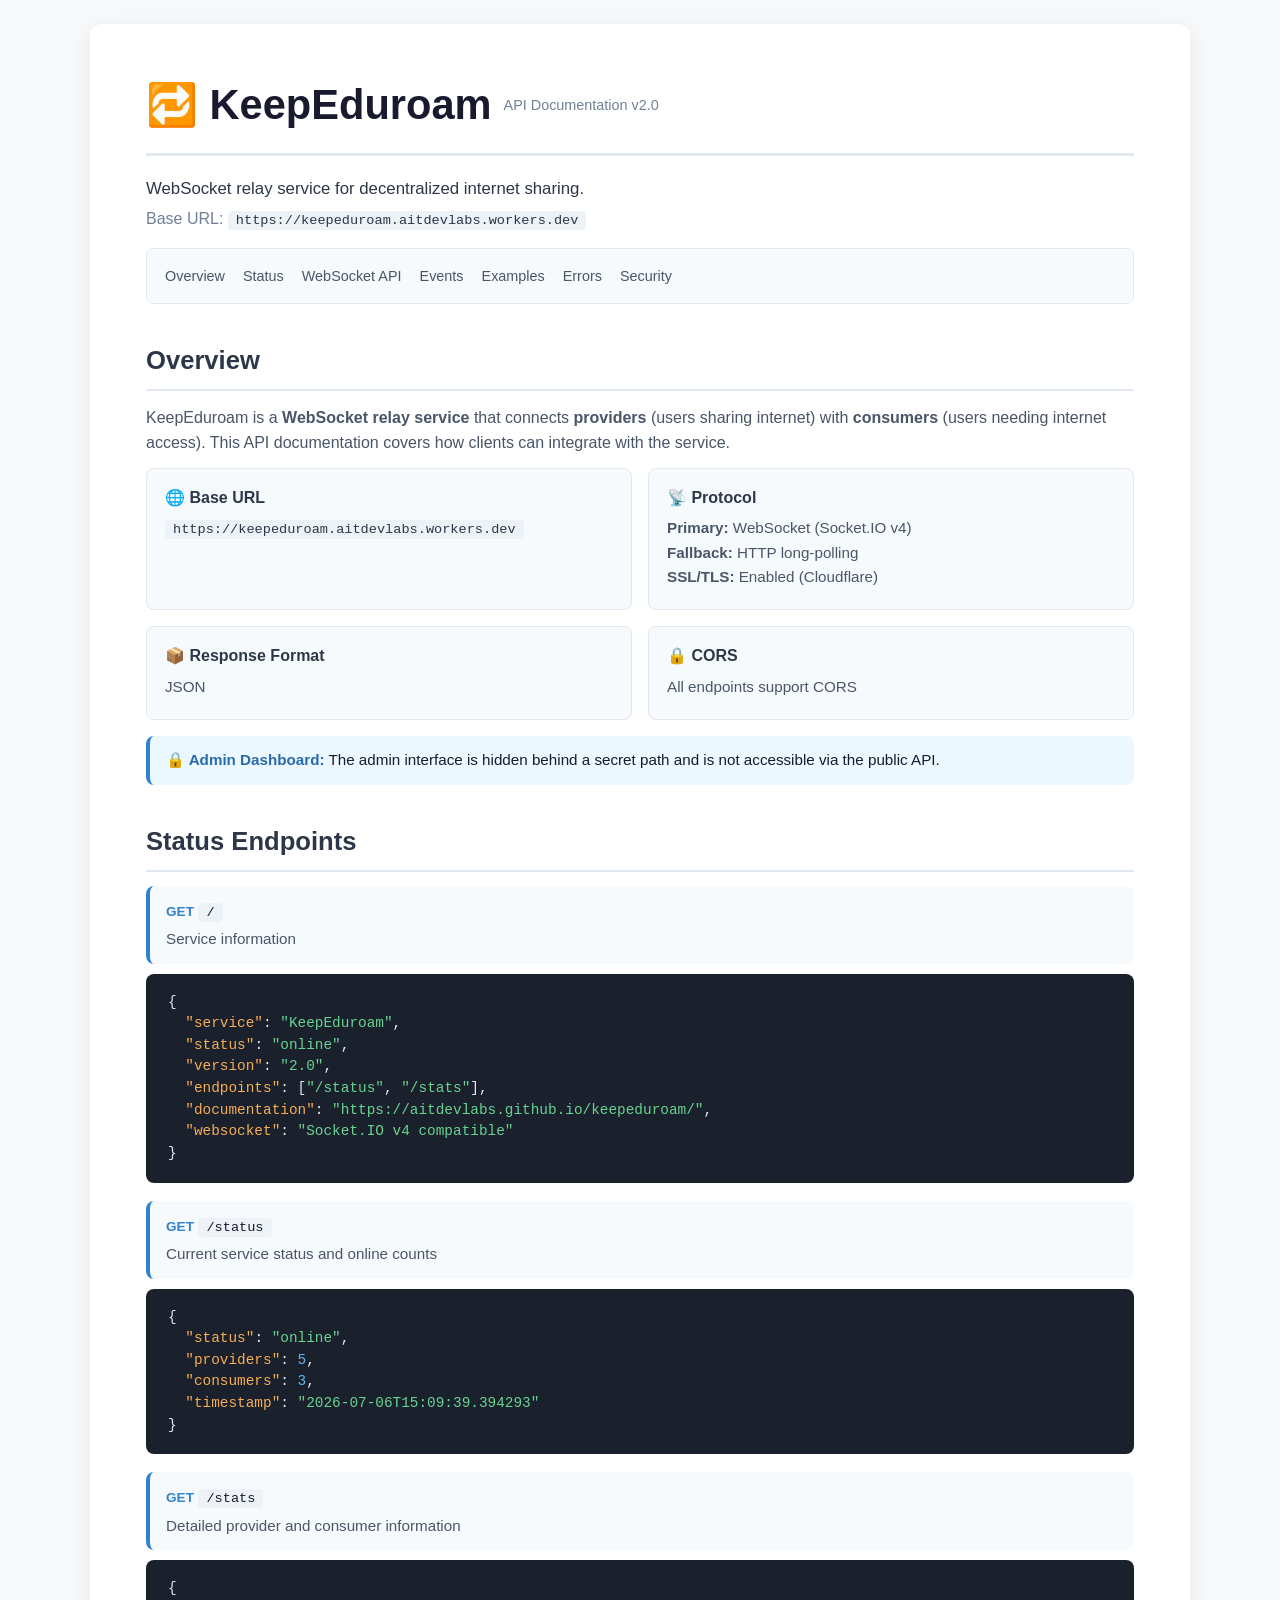
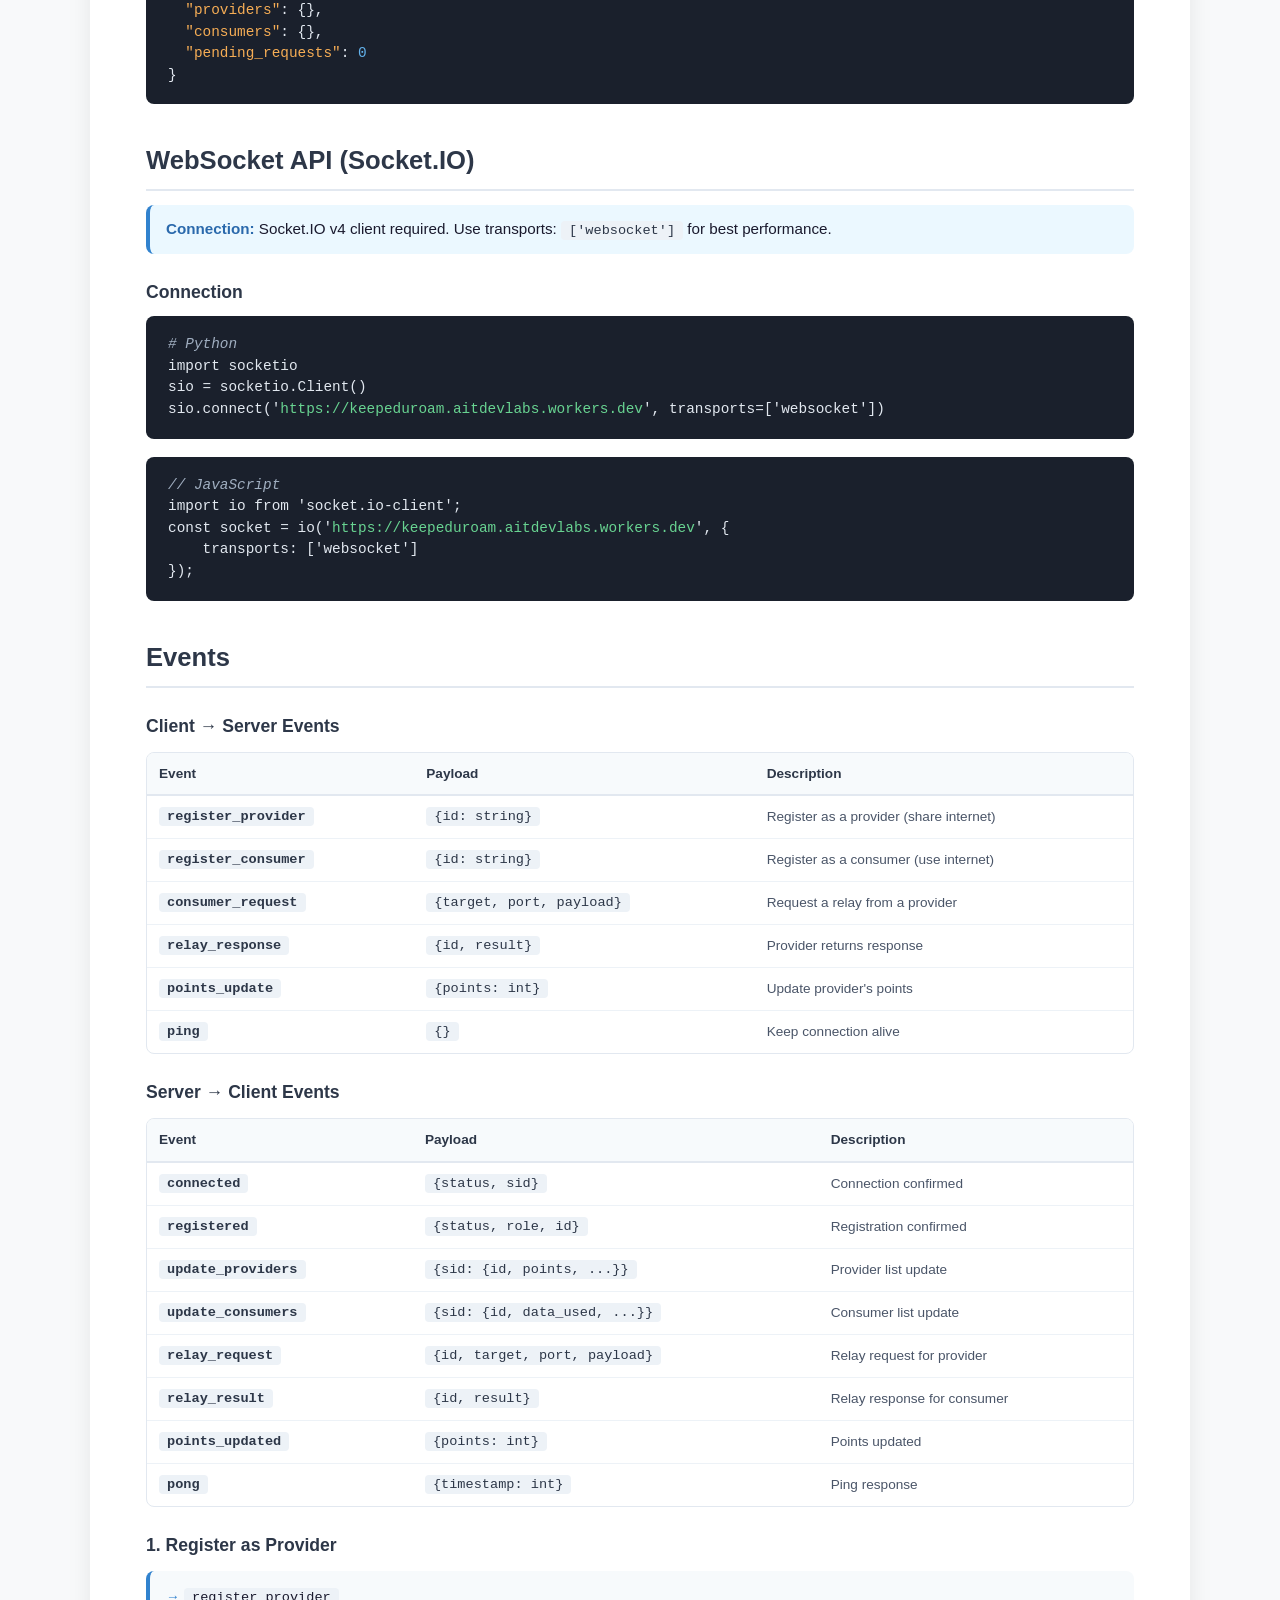
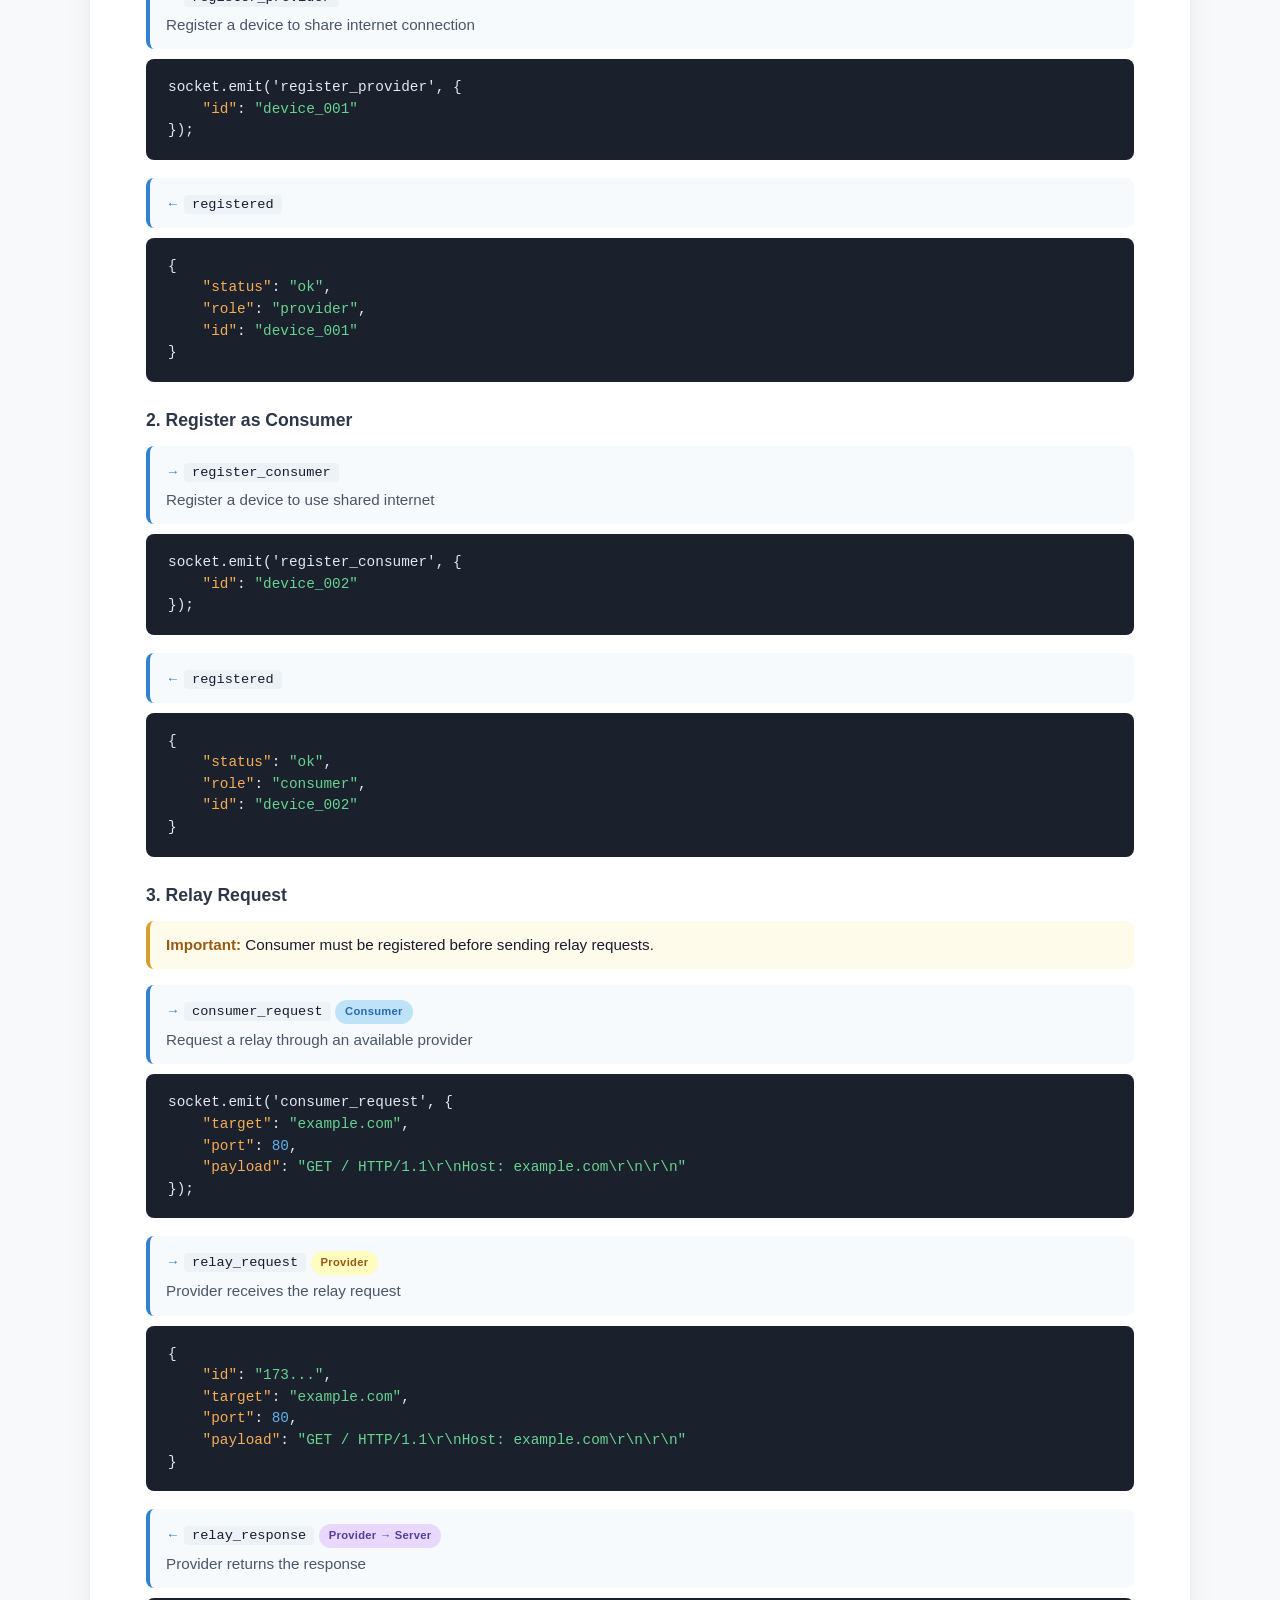
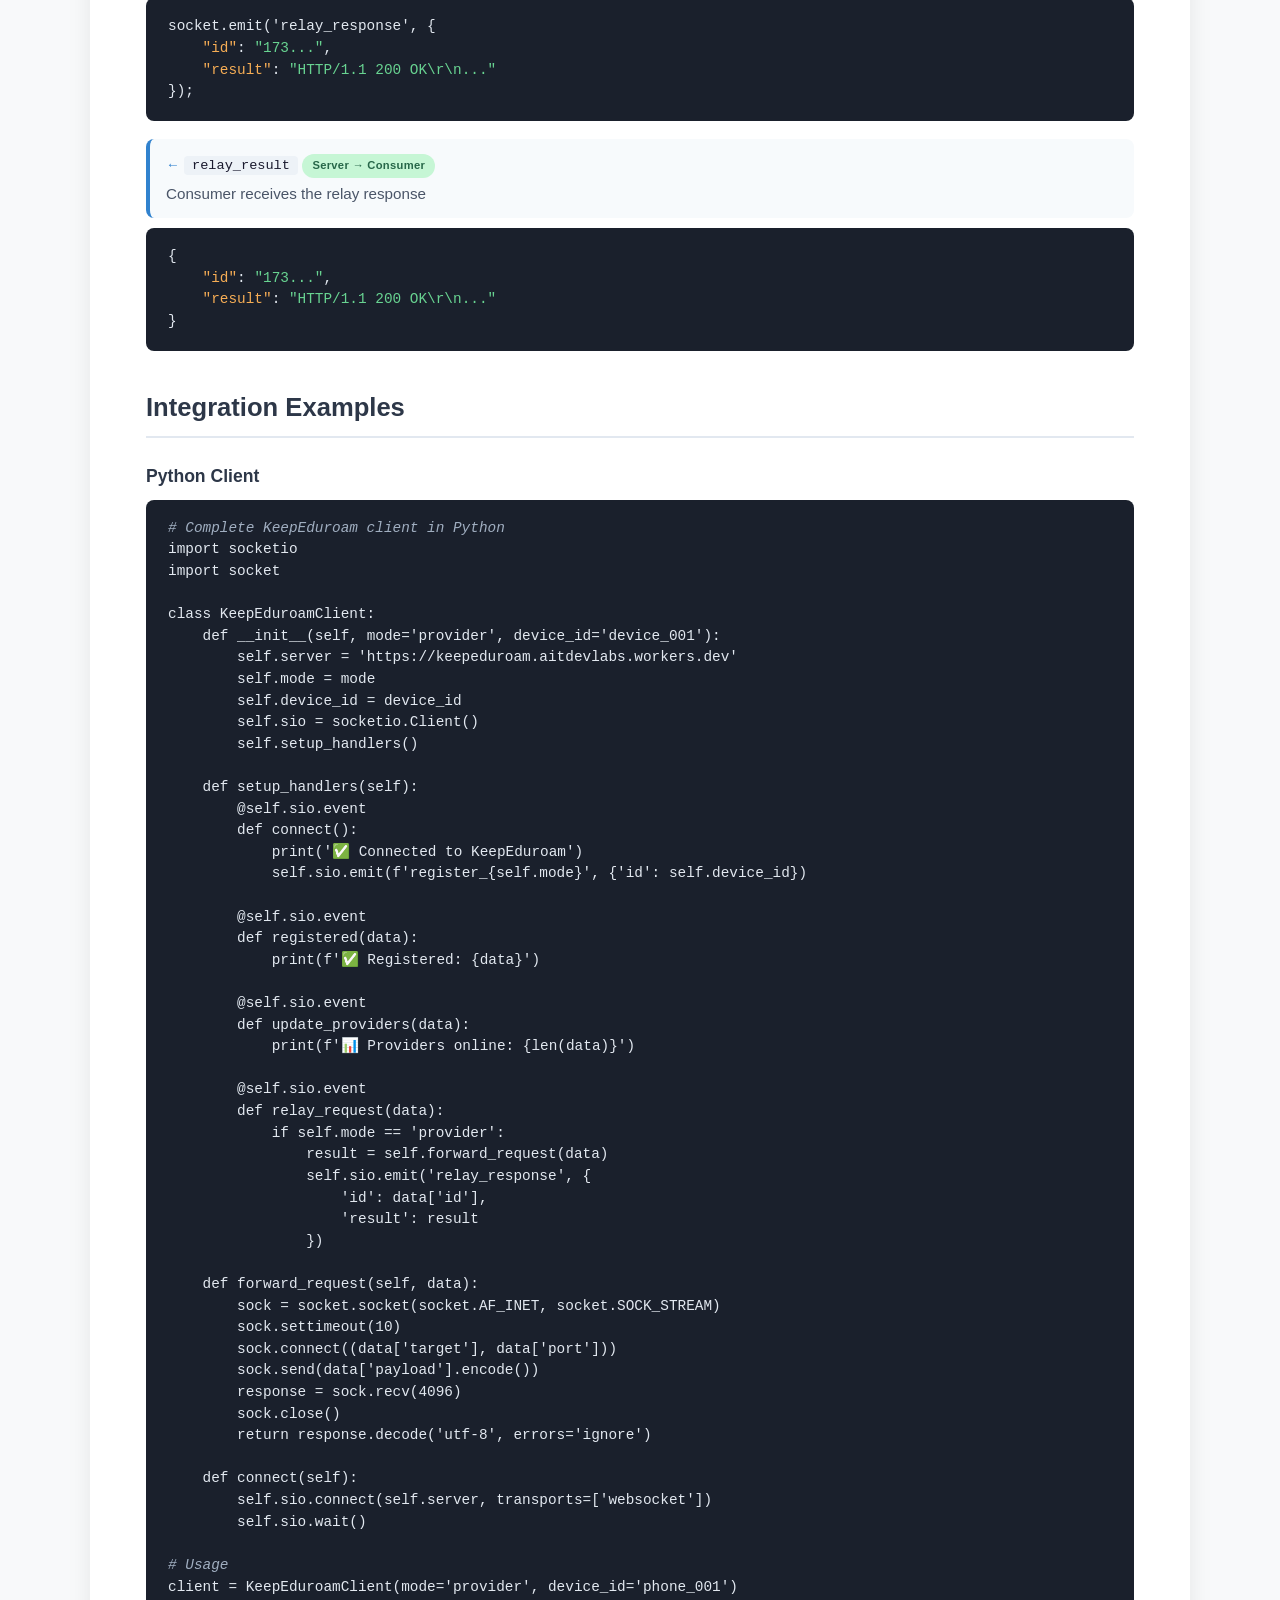
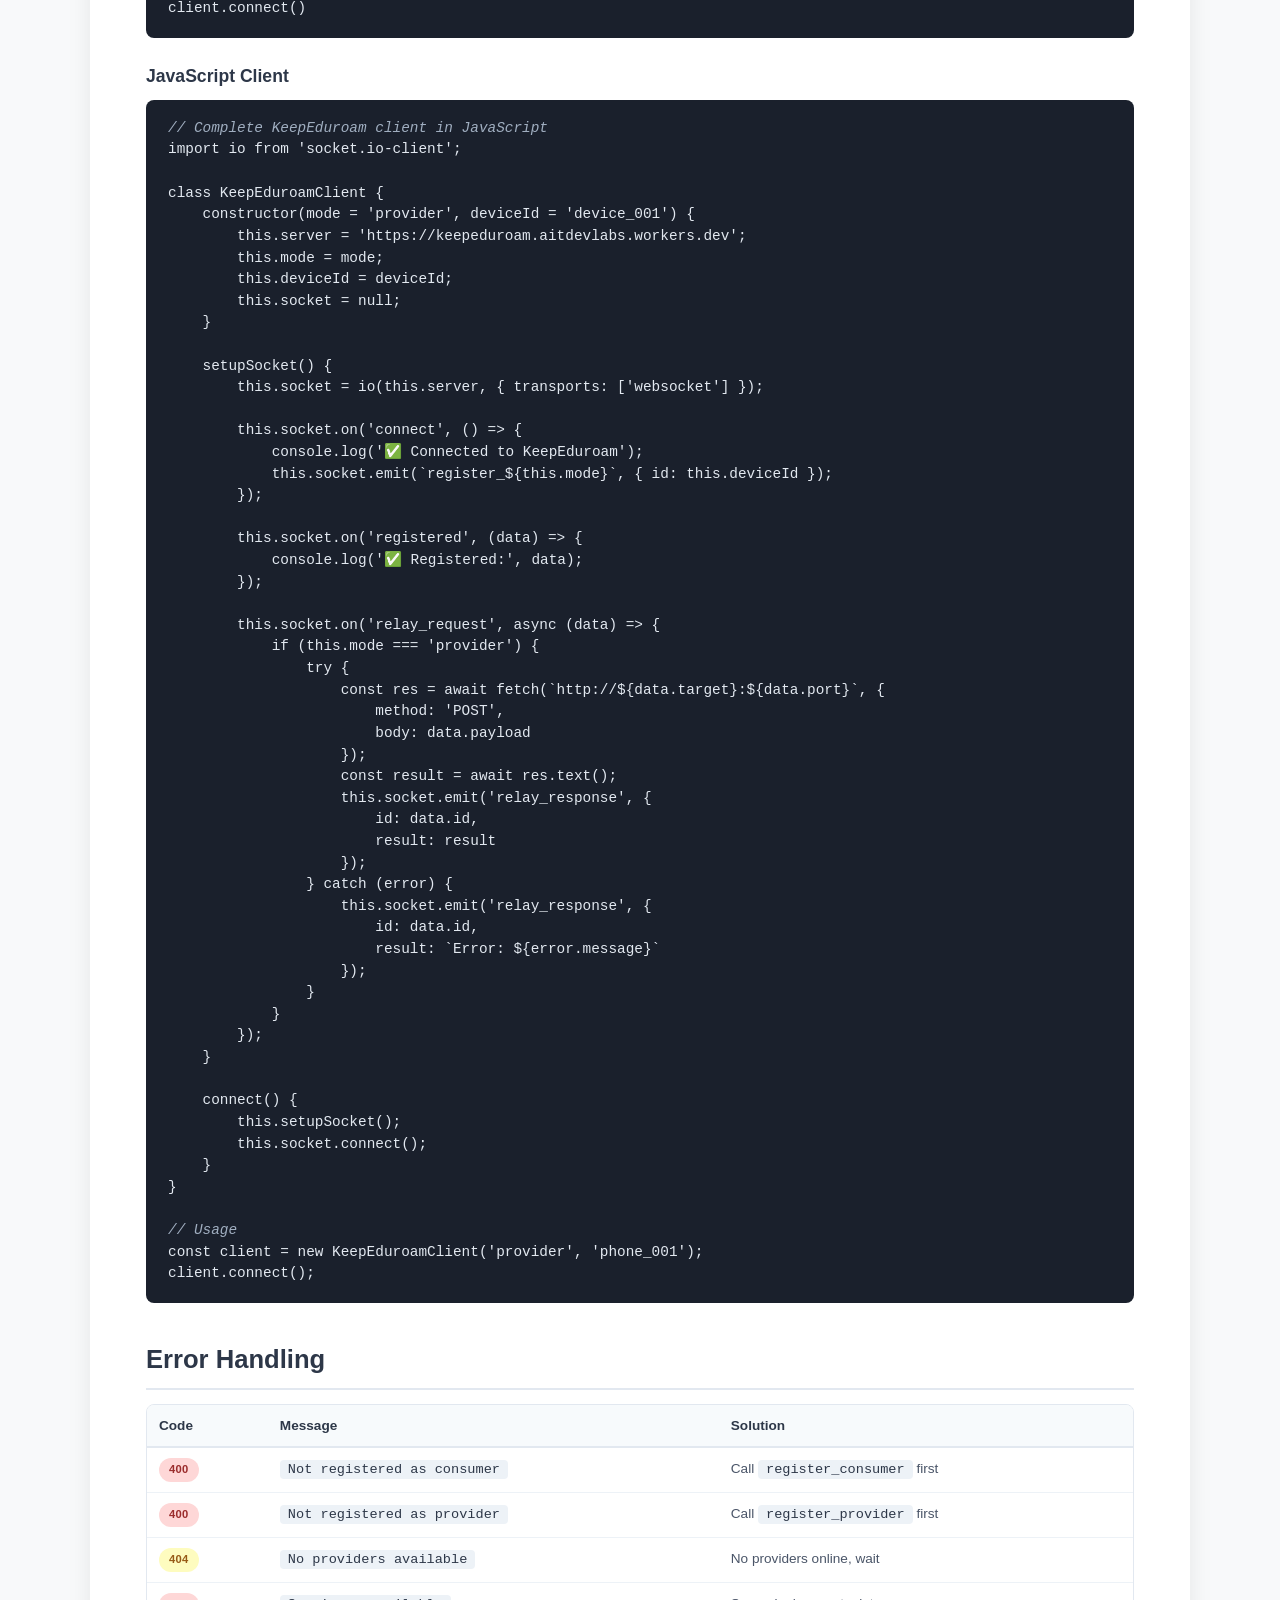
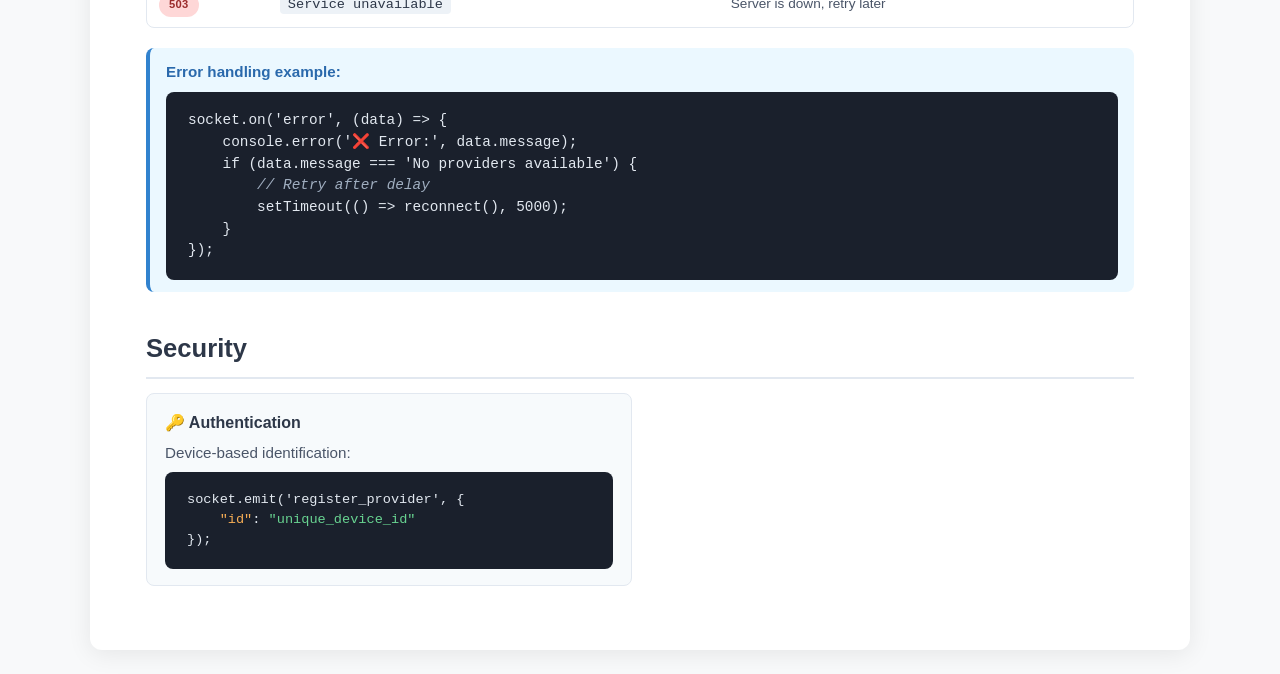
==== api-documentation.html @ 978054e0 "Add files via upload" ====
<!DOCTYPE html>
<html lang="en">
<head>
    <meta charset="UTF-8">
    <meta name="viewport" content="width=device-width, initial-scale=1.0">
    <title>KeepEduroam API Documentation</title>
    <style>
        /* ============================================================
               CSS VARIABLES & RESET
               ============================================================ */
        :root {
            --primary: #1a1a2e;
            --primary-light: #2d3748;
            --secondary: #3182ce;
            --secondary-hover: #2b6cb0;
            --bg: #f8f9fa;
            --card-bg: #ffffff;
            --border: #e2e8f0;
            --text: #4a5568;
            --text-light: #718096;
            --text-white: #ffffff;
            --shadow: 0 4px 24px rgba(0, 0, 0, 0.08);
            --radius: 12px;
            --radius-sm: 8px;
            --font: -apple-system, BlinkMacSystemFont, 'Segoe UI', Roboto, Oxygen, Ubuntu, sans-serif;
            --mono: 'Courier New', monospace;
            --max-width: 1100px;
            --header-height: 60px;
        }

        * {
            margin: 0;
            padding: 0;
            box-sizing: border-box;
        }

        html {
            scroll-behavior: smooth;
        }

        body {
            font-family: var(--font);
            background: var(--bg);
            color: var(--primary);
            line-height: 1.6;
            padding: 16px;
            min-height: 100vh;
        }

        /* ============================================================
               CONTAINER
               ============================================================ */
        .container {
            max-width: var(--max-width);
            margin: 0 auto;
            background: var(--card-bg);
            border-radius: var(--radius);
            box-shadow: var(--shadow);
            padding: 32px 24px;
        }

        @media (min-width: 768px) {
            body {
                padding: 24px 32px;
            }
            .container {
                padding: 40px 48px;
            }
        }

        @media (min-width: 1024px) {
            .container {
                padding: 48px 56px;
            }
        }

        /* ============================================================
               TYPOGRAPHY
               ============================================================ */
        h1 {
            font-size: 1.8rem;
            font-weight: 700;
            color: var(--primary);
            border-bottom: 3px solid var(--border);
            padding-bottom: 14px;
            margin-bottom: 20px;
            display: flex;
            flex-wrap: wrap;
            align-items: center;
            gap: 8px 12px;
        }
        h1 small {
            font-size: 0.9rem;
            font-weight: 400;
            color: var(--text-light);
        }

        h2 {
            font-size: 1.4rem;
            font-weight: 600;
            color: var(--primary-light);
            margin-top: 36px;
            margin-bottom: 14px;
            padding-bottom: 8px;
            border-bottom: 2px solid var(--border);
        }

        h3 {
            font-size: 1.1rem;
            font-weight: 600;
            color: var(--primary-light);
            margin-top: 24px;
            margin-bottom: 10px;
        }

        h4 {
            font-size: 1rem;
            font-weight: 600;
            color: var(--text);
            margin-top: 18px;
            margin-bottom: 6px;
        }

        p {
            margin-bottom: 12px;
            color: var(--text);
        }

        a {
            color: var(--secondary);
            text-decoration: none;
            transition: color 0.2s;
        }
        a:hover {
            color: var(--secondary-hover);
            text-decoration: underline;
        }

        code {
            background: #edf2f7;
            padding: 2px 8px;
            border-radius: 4px;
            font-family: var(--mono);
            font-size: 0.85rem;
            color: var(--primary-light);
            word-break: break-all;
        }

        pre {
            background: #1a202c;
            color: #e2e8f0;
            padding: 14px 16px;
            border-radius: var(--radius-sm);
            overflow-x: auto;
            font-size: 0.82rem;
            font-family: var(--mono);
            margin: 10px 0 18px 0;
            line-height: 1.5;
            white-space: pre-wrap;
            word-break: break-word;
        }
        pre code {
            background: transparent;
            padding: 0;
            color: inherit;
            font-size: inherit;
        }

        @media (min-width: 600px) {
            h1 {
                font-size: 2.2rem;
            }
            h2 {
                font-size: 1.6rem;
            }
            pre {
                font-size: 0.9rem;
                padding: 18px 22px;
            }
        }

        @media (min-width: 1024px) {
            h1 {
                font-size: 2.6rem;
            }
        }

        /* ============================================================
               BADGES
               ============================================================ */
        .badge {
            display: inline-block;
            padding: 3px 10px;
            border-radius: 20px;
            font-size: 0.7rem;
            font-weight: 600;
            letter-spacing: 0.3px;
            margin-right: 4px;
            white-space: nowrap;
        }
        .badge-green {
            background: #c6f6d5;
            color: #276749;
        }
        .badge-blue {
            background: #bee3f8;
            color: #2a69ac;
        }
        .badge-yellow {
            background: #fefcbf;
            color: #975a16;
        }
        .badge-red {
            background: #fed7d7;
            color: #9b2c2c;
        }
        .badge-purple {
            background: #e9d8fd;
            color: #553c9a;
        }
        .badge-gray {
            background: #e2e8f0;
            color: #4a5568;
        }

        /* ============================================================
               ENDPOINT CARDS
               ============================================================ */
        .endpoint {
            background: #f7fafc;
            border-left: 4px solid var(--secondary);
            padding: 12px 16px;
            border-radius: var(--radius-sm);
            margin: 12px 0 8px 0;
        }
        .endpoint .method {
            font-weight: 700;
            color: var(--secondary);
            font-size: 0.85rem;
        }
        .endpoint .path {
            font-family: var(--mono);
            font-size: 0.85rem;
            background: #edf2f7;
            padding: 2px 8px;
            border-radius: 4px;
            word-break: break-all;
        }
        .endpoint .desc {
            margin-top: 4px;
            color: var(--text);
            font-size: 0.95rem;
        }

        /* ============================================================
               TABLES — Responsive
               ============================================================ */
        .table-wrap {
            overflow-x: auto;
            margin: 12px 0 20px 0;
            border-radius: var(--radius-sm);
            border: 1px solid var(--border);
            -webkit-overflow-scrolling: touch;
        }

        table {
            width: 100%;
            min-width: 480px;
            border-collapse: collapse;
            font-size: 0.85rem;
        }

        th {
            background: #f7fafc;
            text-align: left;
            padding: 10px 12px;
            font-weight: 600;
            color: var(--primary-light);
            border-bottom: 2px solid var(--border);
            white-space: nowrap;
        }

        td {
            padding: 10px 12px;
            border-bottom: 1px solid #edf2f7;
            color: var(--text);
            vertical-align: top;
        }

        tr:last-child td {
            border-bottom: none;
        }

        .event-table td:first-child {
            font-family: var(--mono);
            font-weight: 600;
            color: var(--primary-light);
            font-size: 0.8rem;
            white-space: nowrap;
        }
        .event-table td:nth-child(2) {
            font-family: var(--mono);
            font-size: 0.78rem;
            color: var(--text);
            word-break: break-all;
        }

        @media (max-width: 600px) {
            table {
                font-size: 0.75rem;
                min-width: 360px;
            }
            th,
            td {
                padding: 8px 10px;
            }
            .event-table td:first-child {
                font-size: 0.7rem;
            }
            .event-table td:nth-child(2) {
                font-size: 0.7rem;
            }
        }

        /* ============================================================
               GRID CARDS
               ============================================================ */
        .grid-2 {
            display: grid;
            grid-template-columns: 1fr;
            gap: 16px;
            margin: 12px 0 16px 0;
        }

        .card {
            background: #f7fafc;
            padding: 16px 18px;
            border-radius: var(--radius-sm);
            border: 1px solid var(--border);
        }
        .card h4 {
            margin-top: 0;
            color: var(--primary-light);
        }
        .card p {
            margin-bottom: 4px;
            font-size: 0.95rem;
        }
        .card ul {
            margin: 4px 0 0 18px;
            color: var(--text);
            font-size: 0.95rem;
        }

        @media (min-width: 600px) {
            .grid-2 {
                grid-template-columns: 1fr 1fr;
            }
        }

        /* ============================================================
               NOTE / WARNING BOXES
               ============================================================ */
        .note {
            background: #ebf8ff;
            border-left: 4px solid var(--secondary);
            padding: 12px 16px;
            border-radius: var(--radius-sm);
            margin: 12px 0 16px 0;
            font-size: 0.95rem;
        }
        .note strong {
            color: #2a69ac;
        }

        .warning {
            background: #fffbeb;
            border-left: 4px solid #d69e2e;
            padding: 12px 16px;
            border-radius: var(--radius-sm);
            margin: 12px 0 16px 0;
            font-size: 0.95rem;
        }
        .warning strong {
            color: #975a16;
        }

        .note pre,
        .warning pre {
            margin-top: 8px;
            margin-bottom: 0;
        }

        /* ============================================================
               TABLE OF CONTENTS
               ============================================================ */
        .toc {
            background: #f7fafc;
            padding: 14px 18px;
            border-radius: var(--radius-sm);
            margin: 16px 0 24px 0;
            border: 1px solid var(--border);
        }
        .toc ul {
            list-style: none;
            padding: 0;
            display: flex;
            flex-wrap: wrap;
            gap: 6px 18px;
        }
        .toc ul li a {
            color: var(--text);
            font-weight: 500;
            font-size: 0.9rem;
        }
        .toc ul li a:hover {
            color: var(--secondary);
        }

        @media (max-width: 480px) {
            .toc ul {
                flex-direction: column;
                gap: 4px;
            }
        }

        /* ============================================================
               SYNTAX HIGHLIGHTING (minimal)
               ============================================================ */
        .json-key {
            color: #f6ad55;
        }
        .json-string {
            color: #68d391;
        }
        .json-number {
            color: #63b3ed;
        }
        .json-boolean {
            color: #fc8181;
        }
        .json-null {
            color: #a0aec0;
        }
        .json-bracket {
            color: #e2e8f0;
        }
        .comment {
            color: #a0aec0;
            font-style: italic;
        }

        /* ============================================================
               FOOTER
               ============================================================ */
        .footer {
            margin-top: 40px;
            padding-top: 20px;
            border-top: 2px solid var(--border);
            text-align: center;
            color: var(--text-light);
            font-size: 0.85rem;
        }
        .footer p {
            margin-bottom: 4px;
        }

        /* ============================================================
               UTILITY
               ============================================================ */
        .mt-0 {
            margin-top: 0;
        }
        .mb-0 {
            margin-bottom: 0;
        }
        .text-center {
            text-align: center;
        }
        .text-mono {
            font-family: var(--mono);
        }
        .word-break {
            word-break: break-all;
        }

        /* ============================================================
               PRINT STYLES
               ============================================================ */
        @media print {
            body {
                background: #fff;
                padding: 0;
            }
            .container {
                box-shadow: none;
                border: 1px solid #ddd;
                border-radius: 0;
            }
            .toc {
                break-inside: avoid;
            }
            pre {
                background: #f4f4f4;
                color: #333;
            }
            .badge {
                border: 1px solid #ccc;
            }
        }
    </style>
</head>
<body>
    <div class="container">

        <!-- ============================================================
        HEADER
        ============================================================ -->
        <h1>
            🔁 KeepEduroam
            <small>API Documentation v2.0</small>
        </h1>

        <p style="font-size:1.05rem; color:var(--primary-light); margin-bottom:4px;">
            WebSocket relay service for decentralized internet sharing.
        </p>
        <p style="color:var(--text-light); margin-bottom:16px;">
            Base URL: <code>https://keepeduroam.aitdevlabs.workers.dev</code>
        </p>

        <!-- ============================================================
        TABLE OF CONTENTS
        ============================================================ -->
        <nav class="toc" aria-label="Table of Contents">
            <ul>
                <li><a href="#overview">Overview</a></li>
                <li><a href="#status">Status</a></li>
                <li><a href="#websocket">WebSocket API</a></li>
                <li><a href="#events">Events</a></li>
                <li><a href="#examples">Examples</a></li>
                <li><a href="#errors">Errors</a></li>
                <li><a href="#security">Security</a></li>
            </ul>
        </nav>

        <!-- ============================================================
        OVERVIEW
        ============================================================ -->
        <h2 id="overview">Overview</h2>

        <p>
            KeepEduroam is a <strong>WebSocket relay service</strong> that connects
            <strong>providers</strong> (users sharing internet) with
            <strong>consumers</strong> (users needing internet access).
            This API documentation covers how clients can integrate with the service.
        </p>

        <div class="grid-2">
            <div class="card">
                <h4>🌐 Base URL</h4>
                <p><code>https://keepeduroam.aitdevlabs.workers.dev</code></p>
            </div>
            <div class="card">
                <h4>📡 Protocol</h4>
                <p><strong>Primary:</strong> WebSocket (Socket.IO v4)<br>
                <strong>Fallback:</strong> HTTP long-polling<br>
                <strong>SSL/TLS:</strong> Enabled (Cloudflare)</p>
            </div>
            <div class="card">
                <h4>📦 Response Format</h4>
                <p>JSON</p>
            </div>
            <div class="card">
                <h4>🔒 CORS</h4>
                <p>All endpoints support CORS</p>
            </div>
        </div>

        <div class="note">
            <strong>🔒 Admin Dashboard:</strong> The admin interface is hidden behind a secret path
            and is not accessible via the public API.
        </div>

        <!-- ============================================================
        STATUS ENDPOINTS
        ============================================================ -->
        <h2 id="status">Status Endpoints</h2>

        <div class="endpoint">
            <div><span class="method">GET</span> <span class="path">/</span></div>
            <div class="desc">Service information</div>
        </div>

        <pre>{
  <span class="json-key">"service"</span>: <span class="json-string">"KeepEduroam"</span>,
  <span class="json-key">"status"</span>: <span class="json-string">"online"</span>,
  <span class="json-key">"version"</span>: <span class="json-string">"2.0"</span>,
  <span class="json-key">"endpoints"</span>: [<span class="json-string">"/status"</span>, <span class="json-string">"/stats"</span>],
  <span class="json-key">"documentation"</span>: <span class="json-string">"https://aitdevlabs.github.io/keepeduroam/"</span>,
  <span class="json-key">"websocket"</span>: <span class="json-string">"Socket.IO v4 compatible"</span>
}</pre>

        <div class="endpoint">
            <div><span class="method">GET</span> <span class="path">/status</span></div>
            <div class="desc">Current service status and online counts</div>
        </div>

        <pre>{
  <span class="json-key">"status"</span>: <span class="json-string">"online"</span>,
  <span class="json-key">"providers"</span>: <span class="json-number">5</span>,
  <span class="json-key">"consumers"</span>: <span class="json-number">3</span>,
  <span class="json-key">"timestamp"</span>: <span class="json-string">"2026-07-06T15:09:39.394293"</span>
}</pre>

        <div class="endpoint">
            <div><span class="method">GET</span> <span class="path">/stats</span></div>
            <div class="desc">Detailed provider and consumer information</div>
        </div>

        <pre>{
  <span class="json-key">"providers"</span>: {},
  <span class="json-key">"consumers"</span>: {},
  <span class="json-key">"pending_requests"</span>: <span class="json-number">0</span>
}</pre>

        <!-- ============================================================
        WEBSOCKET API
        ============================================================ -->
        <h2 id="websocket">WebSocket API (Socket.IO)</h2>

        <div class="note">
            <strong>Connection:</strong> Socket.IO v4 client required.
            Use transports: <code>['websocket']</code> for best performance.
        </div>

        <h3>Connection</h3>

        <pre><span class="comment"># Python</span>
import socketio
sio = socketio.Client()
sio.connect('<span style="color:#68d391;">https://keepeduroam.aitdevlabs.workers.dev</span>', transports=['websocket'])</pre>

        <pre><span class="comment">// JavaScript</span>
import io from 'socket.io-client';
const socket = io('<span style="color:#68d391;">https://keepeduroam.aitdevlabs.workers.dev</span>', {
    transports: ['websocket']
});</pre>

        <!-- ============================================================
        EVENTS
        ============================================================ -->
        <h2 id="events">Events</h2>

        <h3>Client → Server Events</h3>

        <div class="table-wrap">
            <table class="event-table">
                <thead>
                    <tr><th>Event</th><th>Payload</th><th>Description</th></tr>
                </thead>
                <tbody>
                    <tr>
                        <td><code>register_provider</code></td>
                        <td><code>{id: string}</code></td>
                        <td>Register as a provider (share internet)</td>
                    </tr>
                    <tr>
                        <td><code>register_consumer</code></td>
                        <td><code>{id: string}</code></td>
                        <td>Register as a consumer (use internet)</td>
                    </tr>
                    <tr>
                        <td><code>consumer_request</code></td>
                        <td><code>{target, port, payload}</code></td>
                        <td>Request a relay from a provider</td>
                    </tr>
                    <tr>
                        <td><code>relay_response</code></td>
                        <td><code>{id, result}</code></td>
                        <td>Provider returns response</td>
                    </tr>
                    <tr>
                        <td><code>points_update</code></td>
                        <td><code>{points: int}</code></td>
                        <td>Update provider's points</td>
                    </tr>
                    <tr>
                        <td><code>ping</code></td>
                        <td><code>{}</code></td>
                        <td>Keep connection alive</td>
                    </tr>
                </tbody>
            </table>
        </div>

        <h3>Server → Client Events</h3>

        <div class="table-wrap">
            <table class="event-table">
                <thead>
                    <tr><th>Event</th><th>Payload</th><th>Description</th></tr>
                </thead>
                <tbody>
                    <tr>
                        <td><code>connected</code></td>
                        <td><code>{status, sid}</code></td>
                        <td>Connection confirmed</td>
                    </tr>
                    <tr>
                        <td><code>registered</code></td>
                        <td><code>{status, role, id}</code></td>
                        <td>Registration confirmed</td>
                    </tr>
                    <tr>
                        <td><code>update_providers</code></td>
                        <td><code>{sid: {id, points, ...}}</code></td>
                        <td>Provider list update</td>
                    </tr>
                    <tr>
                        <td><code>update_consumers</code></td>
                        <td><code>{sid: {id, data_used, ...}}</code></td>
                        <td>Consumer list update</td>
                    </tr>
                    <tr>
                        <td><code>relay_request</code></td>
                        <td><code>{id, target, port, payload}</code></td>
                        <td>Relay request for provider</td>
                    </tr>
                    <tr>
                        <td><code>relay_result</code></td>
                        <td><code>{id, result}</code></td>
                        <td>Relay response for consumer</td>
                    </tr>
                    <tr>
                        <td><code>points_updated</code></td>
                        <td><code>{points: int}</code></td>
                        <td>Points updated</td>
                    </tr>
                    <tr>
                        <td><code>pong</code></td>
                        <td><code>{timestamp: int}</code></td>
                        <td>Ping response</td>
                    </tr>
                </tbody>
            </table>
        </div>

        <!-- ============================================================
        REGISTRATION FLOW
        ============================================================ -->
        <h3>1. Register as Provider</h3>

        <div class="endpoint">
            <div><span class="method">→</span> <span class="path">register_provider</span></div>
            <div class="desc">Register a device to share internet connection</div>
        </div>

        <pre>socket.emit('register_provider', {
    <span class="json-key">"id"</span>: <span class="json-string">"device_001"</span>
});</pre>

        <div class="endpoint">
            <div><span class="method">←</span> <span class="path">registered</span></div>
        </div>

        <pre>{
    <span class="json-key">"status"</span>: <span class="json-string">"ok"</span>,
    <span class="json-key">"role"</span>: <span class="json-string">"provider"</span>,
    <span class="json-key">"id"</span>: <span class="json-string">"device_001"</span>
}</pre>

        <h3>2. Register as Consumer</h3>

        <div class="endpoint">
            <div><span class="method">→</span> <span class="path">register_consumer</span></div>
            <div class="desc">Register a device to use shared internet</div>
        </div>

        <pre>socket.emit('register_consumer', {
    <span class="json-key">"id"</span>: <span class="json-string">"device_002"</span>
});</pre>

        <div class="endpoint">
            <div><span class="method">←</span> <span class="path">registered</span></div>
        </div>

        <pre>{
    <span class="json-key">"status"</span>: <span class="json-string">"ok"</span>,
    <span class="json-key">"role"</span>: <span class="json-string">"consumer"</span>,
    <span class="json-key">"id"</span>: <span class="json-string">"device_002"</span>
}</pre>

        <h3>3. Relay Request</h3>

        <div class="warning">
            <strong>Important:</strong> Consumer must be registered before sending relay requests.
        </div>

        <div class="endpoint">
            <div><span class="method">→</span> <span class="path">consumer_request</span> <span class="badge badge-blue">Consumer</span></div>
            <div class="desc">Request a relay through an available provider</div>
        </div>

        <pre>socket.emit('consumer_request', {
    <span class="json-key">"target"</span>: <span class="json-string">"example.com"</span>,
    <span class="json-key">"port"</span>: <span class="json-number">80</span>,
    <span class="json-key">"payload"</span>: <span class="json-string">"GET / HTTP/1.1\r\nHost: example.com\r\n\r\n"</span>
});</pre>

        <div class="endpoint">
            <div><span class="method">→</span> <span class="path">relay_request</span> <span class="badge badge-yellow">Provider</span></div>
            <div class="desc">Provider receives the relay request</div>
        </div>

        <pre>{
    <span class="json-key">"id"</span>: <span class="json-string">"173..."</span>,
    <span class="json-key">"target"</span>: <span class="json-string">"example.com"</span>,
    <span class="json-key">"port"</span>: <span class="json-number">80</span>,
    <span class="json-key">"payload"</span>: <span class="json-string">"GET / HTTP/1.1\r\nHost: example.com\r\n\r\n"</span>
}</pre>

        <div class="endpoint">
            <div><span class="method">←</span> <span class="path">relay_response</span> <span class="badge badge-purple">Provider → Server</span></div>
            <div class="desc">Provider returns the response</div>
        </div>

        <pre>socket.emit('relay_response', {
    <span class="json-key">"id"</span>: <span class="json-string">"173..."</span>,
    <span class="json-key">"result"</span>: <span class="json-string">"HTTP/1.1 200 OK\r\n..."</span>
});</pre>

        <div class="endpoint">
            <div><span class="method">←</span> <span class="path">relay_result</span> <span class="badge badge-green">Server → Consumer</span></div>
            <div class="desc">Consumer receives the relay response</div>
        </div>

        <pre>{
    <span class="json-key">"id"</span>: <span class="json-string">"173..."</span>,
    <span class="json-key">"result"</span>: <span class="json-string">"HTTP/1.1 200 OK\r\n..."</span>
}</pre>

        <!-- ============================================================
        EXAMPLES
        ============================================================ -->
        <h2 id="examples">Integration Examples</h2>

        <h3>Python Client</h3>

        <pre><span class="comment"># Complete KeepEduroam client in Python</span>
import socketio
import socket

class KeepEduroamClient:
    def __init__(self, mode='provider', device_id='device_001'):
        self.server = 'https://keepeduroam.aitdevlabs.workers.dev'
        self.mode = mode
        self.device_id = device_id
        self.sio = socketio.Client()
        self.setup_handlers()

    def setup_handlers(self):
        @self.sio.event
        def connect():
            print('✅ Connected to KeepEduroam')
            self.sio.emit(f'register_{self.mode}', {'id': self.device_id})

        @self.sio.event
        def registered(data):
            print(f'✅ Registered: {data}')

        @self.sio.event
        def update_providers(data):
            print(f'📊 Providers online: {len(data)}')

        @self.sio.event
        def relay_request(data):
            if self.mode == 'provider':
                result = self.forward_request(data)
                self.sio.emit('relay_response', {
                    'id': data['id'],
                    'result': result
                })

    def forward_request(self, data):
        sock = socket.socket(socket.AF_INET, socket.SOCK_STREAM)
        sock.settimeout(10)
        sock.connect((data['target'], data['port']))
        sock.send(data['payload'].encode())
        response = sock.recv(4096)
        sock.close()
        return response.decode('utf-8', errors='ignore')

    def connect(self):
        self.sio.connect(self.server, transports=['websocket'])
        self.sio.wait()

<span class="comment"># Usage</span>
client = KeepEduroamClient(mode='provider', device_id='phone_001')
client.connect()</pre>

        <h3>JavaScript Client</h3>

        <pre><span class="comment">// Complete KeepEduroam client in JavaScript</span>
import io from 'socket.io-client';

class KeepEduroamClient {
    constructor(mode = 'provider', deviceId = 'device_001') {
        this.server = 'https://keepeduroam.aitdevlabs.workers.dev';
        this.mode = mode;
        this.deviceId = deviceId;
        this.socket = null;
    }

    setupSocket() {
        this.socket = io(this.server, { transports: ['websocket'] });

        this.socket.on('connect', () => {
            console.log('✅ Connected to KeepEduroam');
            this.socket.emit(`register_${this.mode}`, { id: this.deviceId });
        });

        this.socket.on('registered', (data) => {
            console.log('✅ Registered:', data);
        });

        this.socket.on('relay_request', async (data) => {
            if (this.mode === 'provider') {
                try {
                    const res = await fetch(`http://${data.target}:${data.port}`, {
                        method: 'POST',
                        body: data.payload
                    });
                    const result = await res.text();
                    this.socket.emit('relay_response', {
                        id: data.id,
                        result: result
                    });
                } catch (error) {
                    this.socket.emit('relay_response', {
                        id: data.id,
                        result: `Error: ${error.message}`
                    });
                }
            }
        });
    }

    connect() {
        this.setupSocket();
        this.socket.connect();
    }
}

<span class="comment">// Usage</span>
const client = new KeepEduroamClient('provider', 'phone_001');
client.connect();</pre>

        <!-- ============================================================
        ERRORS
        ============================================================ -->
        <h2 id="errors">Error Handling</h2>

        <div class="table-wrap">
            <table>
                <thead>
                    <tr><th>Code</th><th>Message</th><th>Solution</th></tr>
                </thead>
                <tbody>
                    <tr>
                        <td><span class="badge badge-red">400</span></td>
                        <td><code>Not registered as consumer</code></td>
                        <td>Call <code>register_consumer</code> first</td>
                    </tr>
                    <tr>
                        <td><span class="badge badge-red">400</span></td>
                        <td><code>Not registered as provider</code></td>
                        <td>Call <code>register_provider</code> first</td>
                    </tr>
                    <tr>
                        <td><span class="badge badge-yellow">404</span></td>
                        <td><code>No providers available</code></td>
                        <td>No providers online, wait</td>
                    </tr>
                    <tr>
                        <td><span class="badge badge-red">503</span></td>
                        <td><code>Service unavailable</code></td>
                        <td>Server is down, retry later</td>
                    </tr>
                </tbody>
            </table>
        </div>

        <div class="note">
            <strong>Error handling example:</strong>
            <pre style="margin-top:8px;">socket.on('error', (data) => {
    console.error('❌ Error:', data.message);
    if (data.message === 'No providers available') {
        <span class="comment">// Retry after delay</span>
        setTimeout(() => reconnect(), 5000);
    }
});</pre>
        </div>

        <!-- ============================================================
        SECURITY
        ============================================================ -->
        <h2 id="security">Security</h2>

        <div class="grid-2">
            <div class="card">
                <h4>🔑 Authentication</h4>
                <p>Device-based identification:</p>
                <pre style="font-size:0.85rem; margin:6px 0 0 0;">socket.emit('register_provider', {
    <span class="json-key">"id"</span>: <span class="json-string">"unique_device_id"</span>
});</pre>
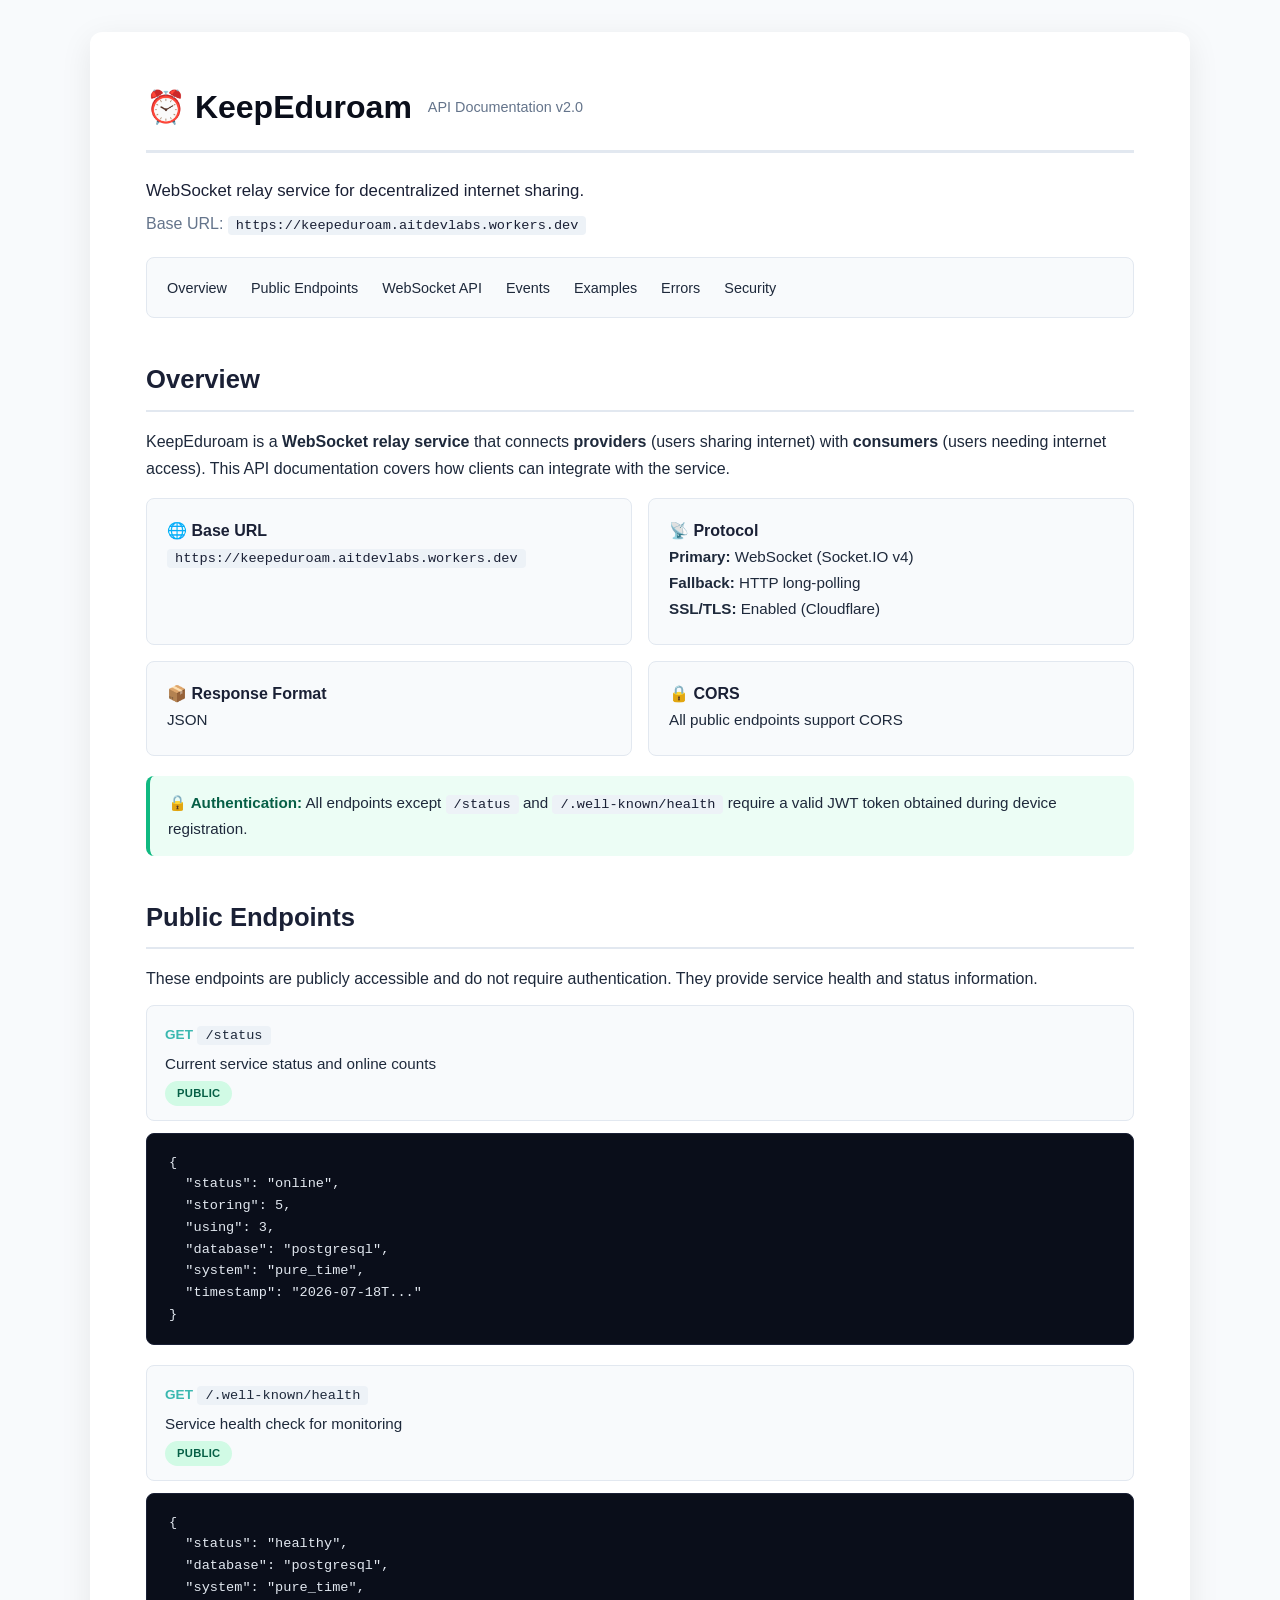
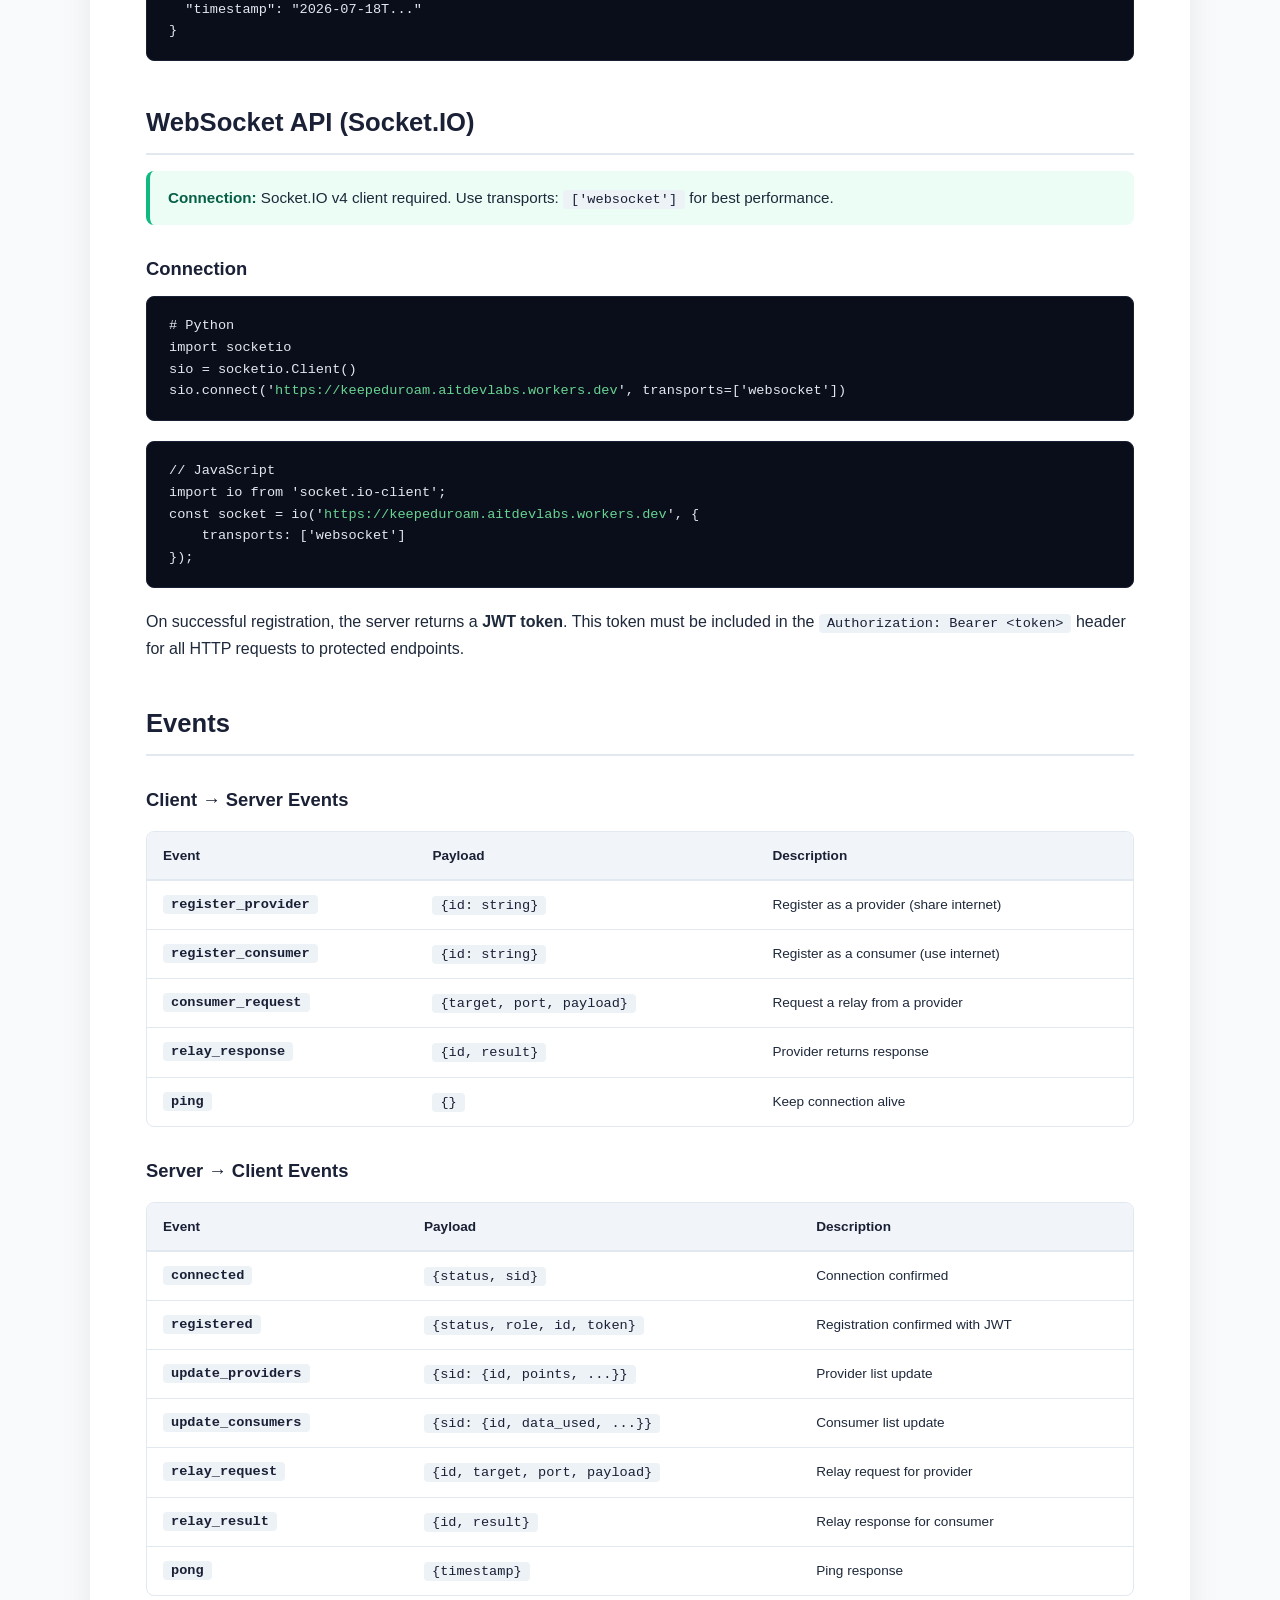
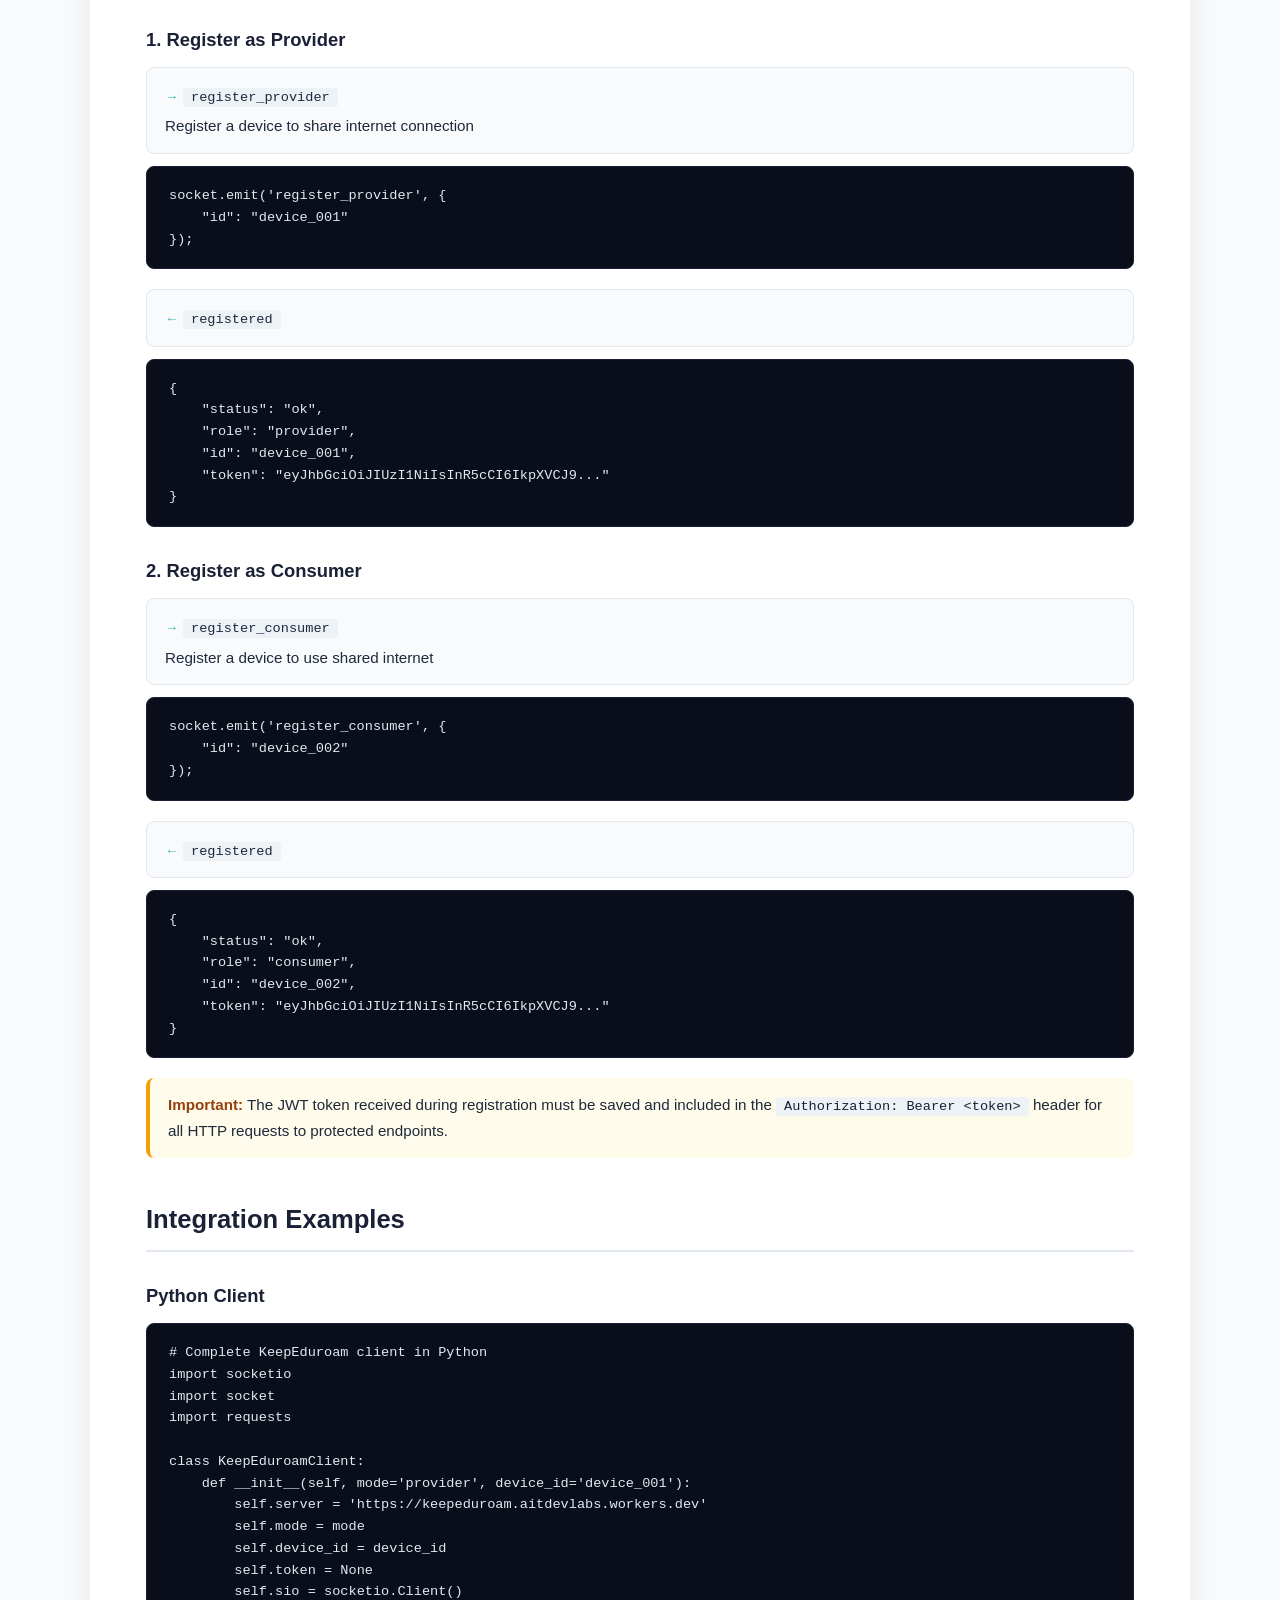
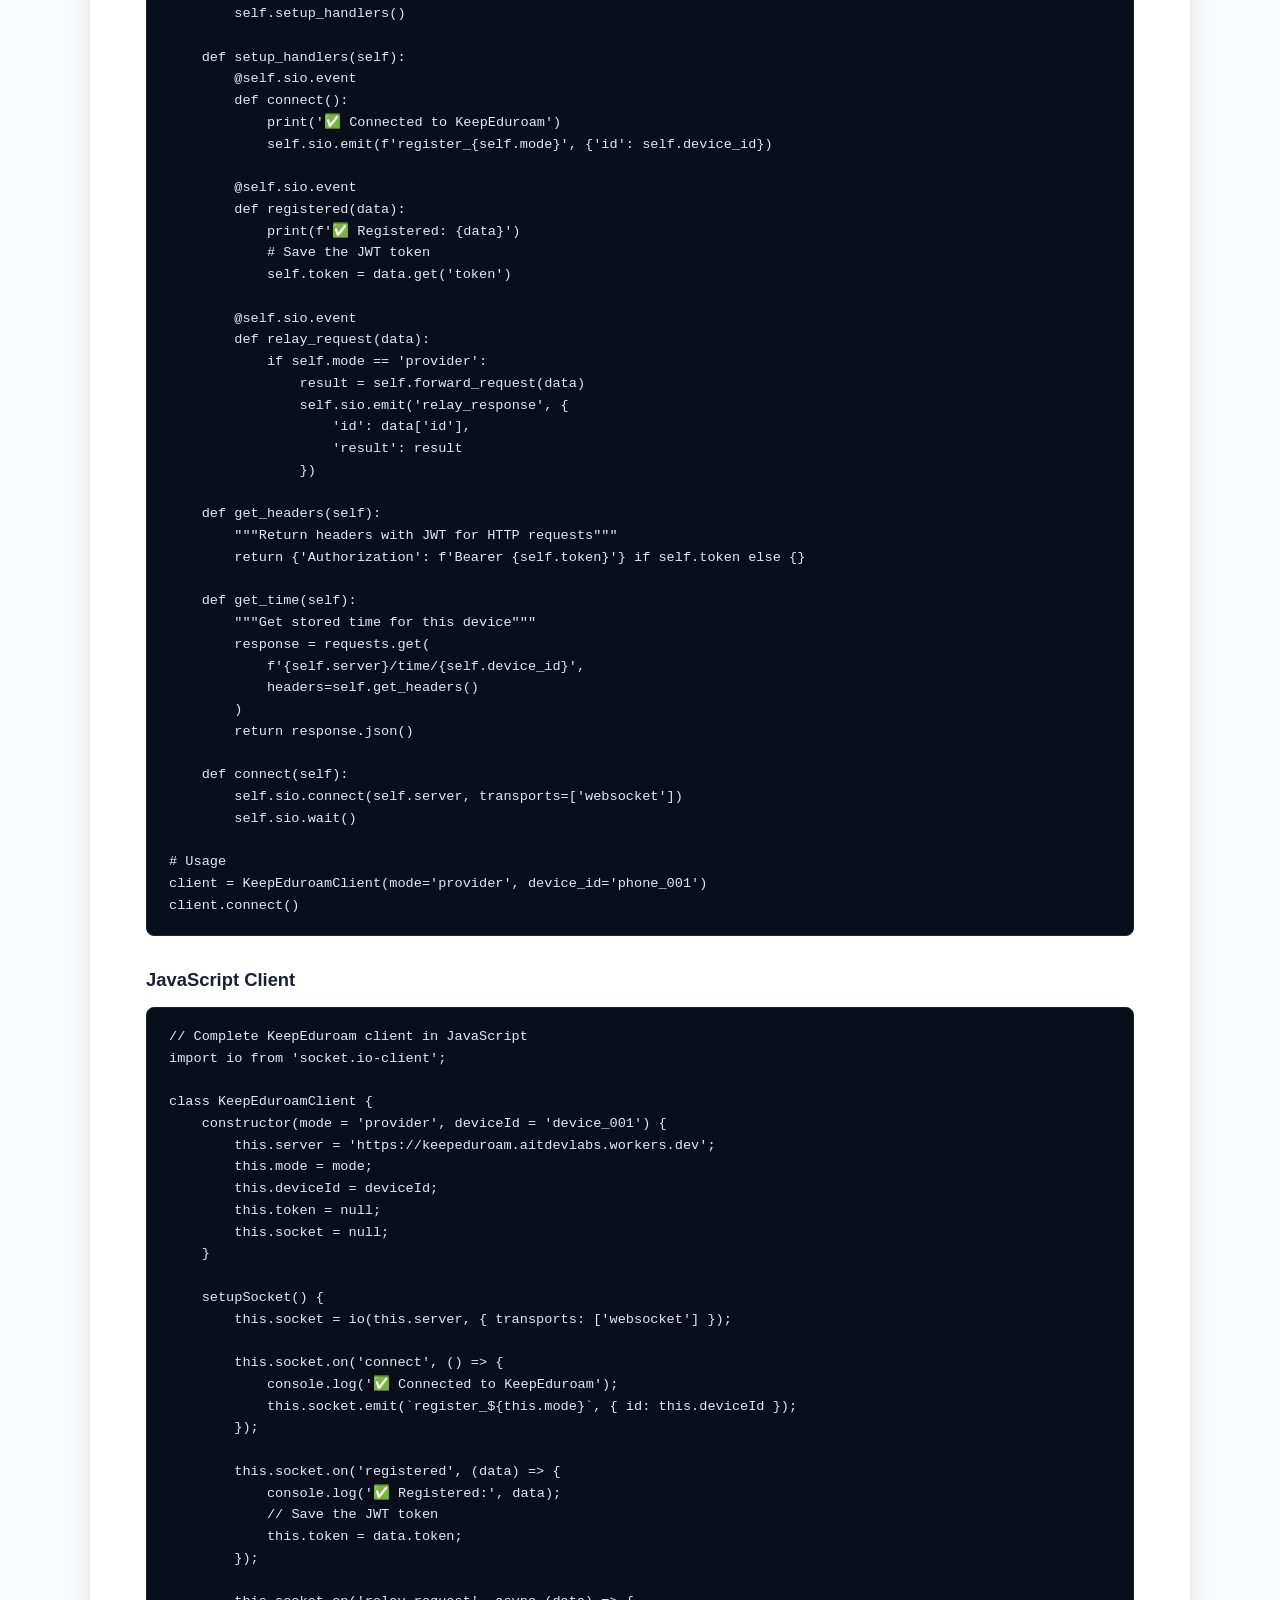
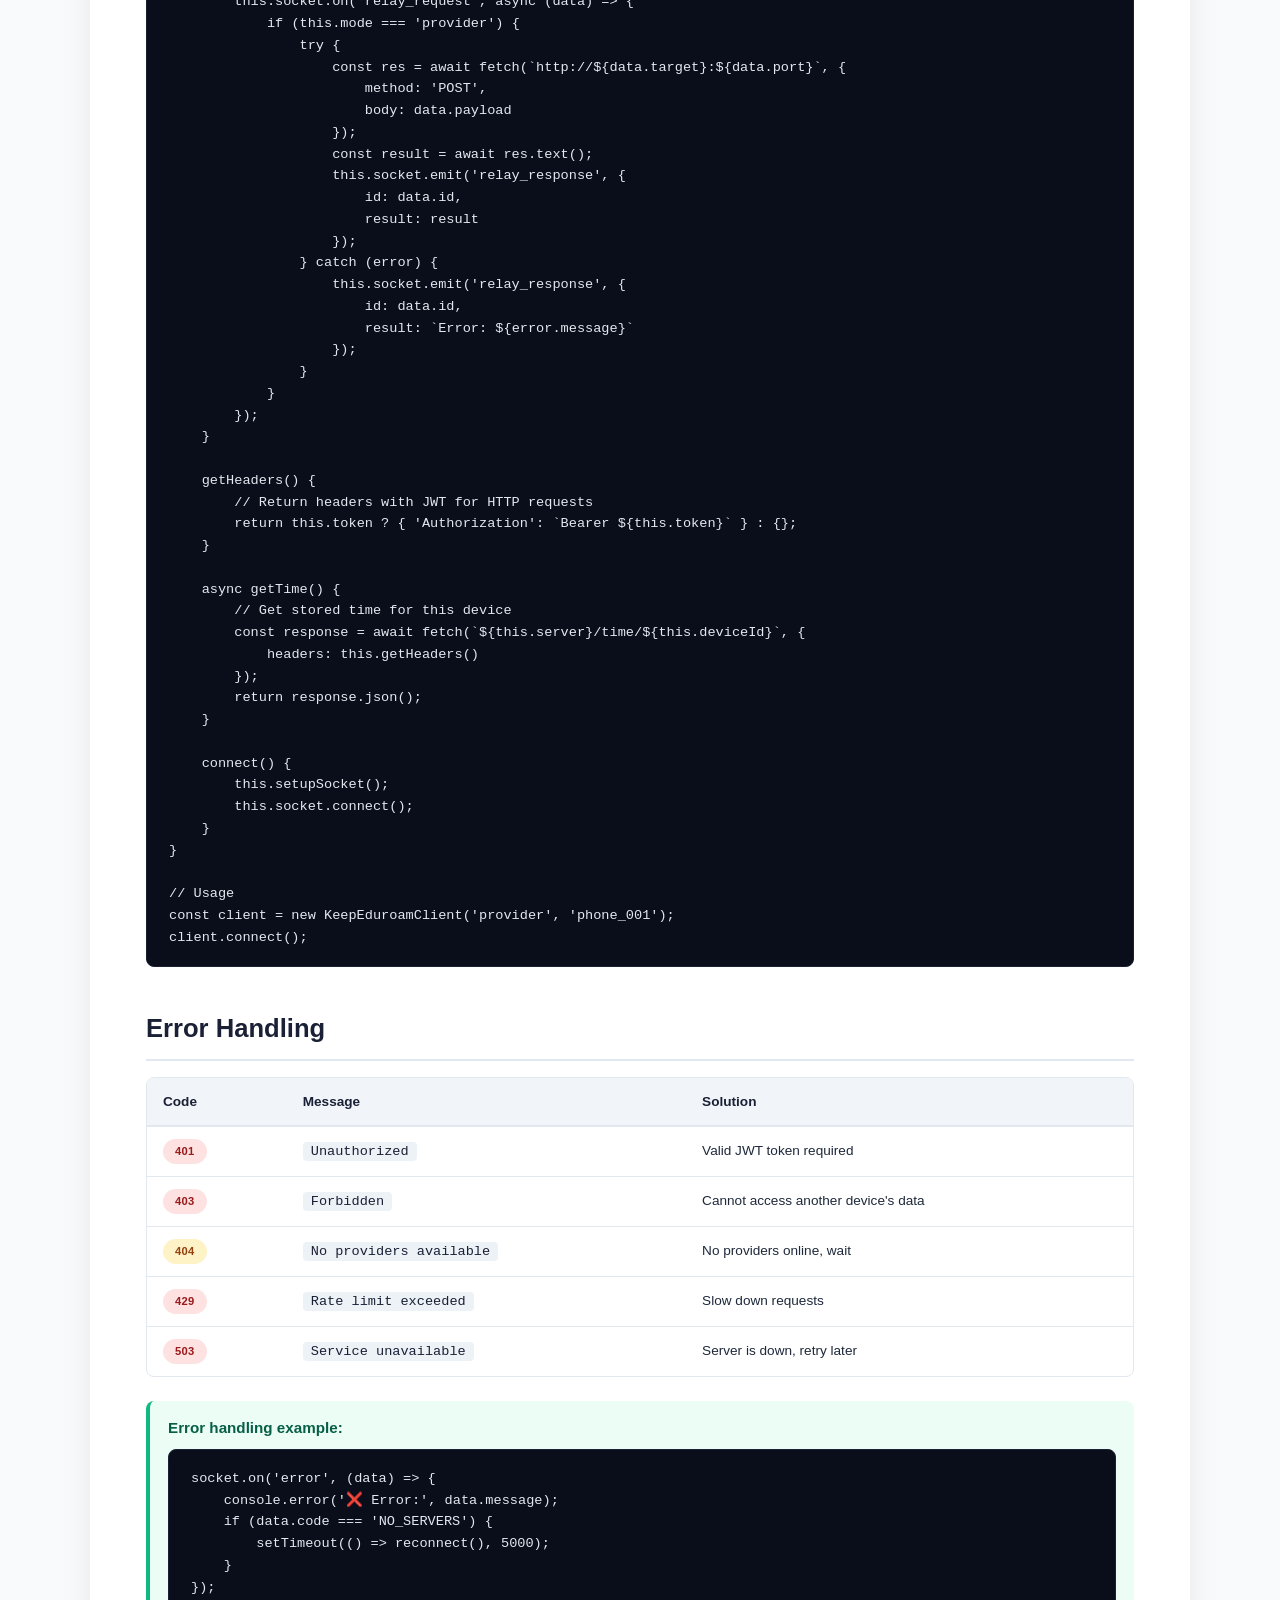
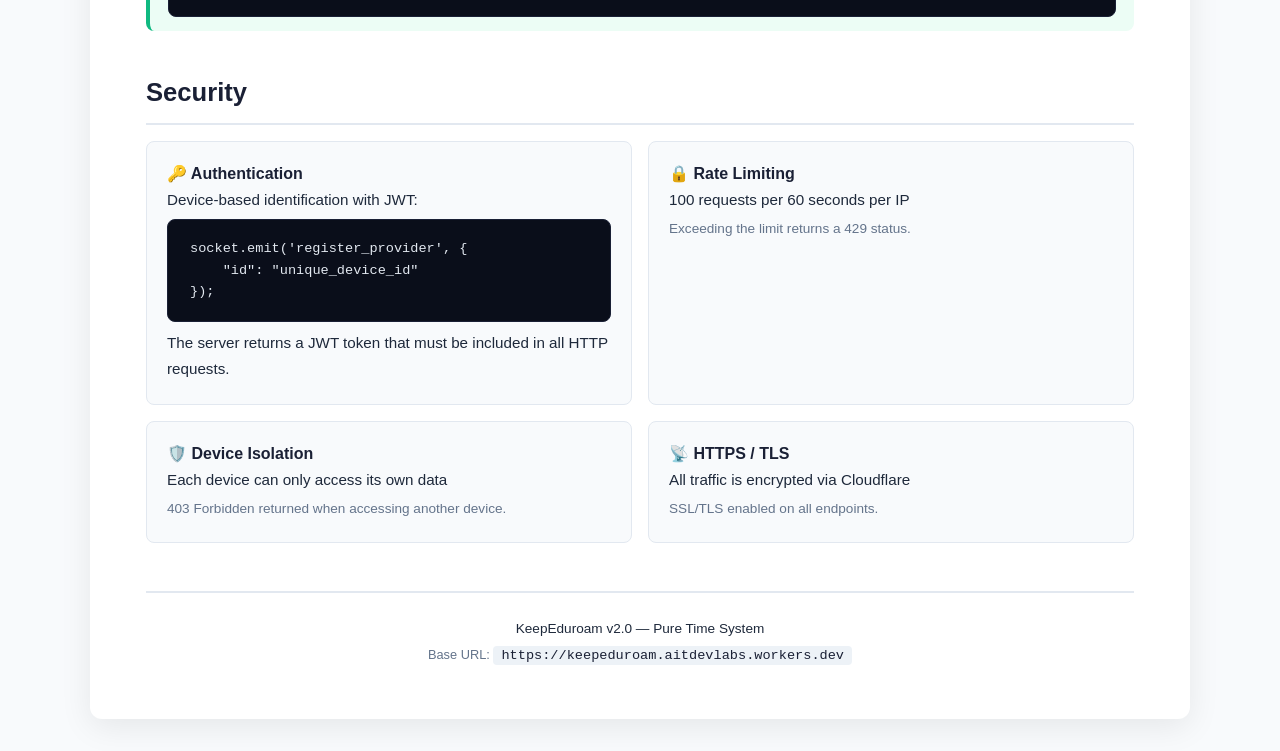
==== commit a7483220: "Create api-documentation.html" ====
--- a/api-documentation.html
+++ b/api-documentation.html
@@ -1,59 +1,50 @@
 <!DOCTYPE html>
 <html lang="en">
 <head>
-    <meta charset="UTF-8">
-    <meta name="viewport" content="width=device-width, initial-scale=1.0">
+    <meta charset="UTF-8" />
+    <meta name="viewport" content="width=device-width, initial-scale=1.0" />
     <title>KeepEduroam API Documentation</title>
+    <link rel="icon" type="image/png" href="https://keepeduroam.web.app/favicon.ico" />
     <style>
-        /* ============================================================
-               CSS VARIABLES & RESET
-               ============================================================ */
-        :root {
-            --primary: #1a1a2e;
-            --primary-light: #2d3748;
-            --secondary: #3182ce;
-            --secondary-hover: #2b6cb0;
-            --bg: #f8f9fa;
-            --card-bg: #ffffff;
-            --border: #e2e8f0;
-            --text: #4a5568;
-            --text-light: #718096;
-            --text-white: #ffffff;
-            --shadow: 0 4px 24px rgba(0, 0, 0, 0.08);
-            --radius: 12px;
-            --radius-sm: 8px;
-            --font: -apple-system, BlinkMacSystemFont, 'Segoe UI', Roboto, Oxygen, Ubuntu, sans-serif;
-            --mono: 'Courier New', monospace;
-            --max-width: 1100px;
-            --header-height: 60px;
-        }
-
+        /* ── Reset & Variables ── */
         * {
             margin: 0;
             padding: 0;
             box-sizing: border-box;
         }
+        :root {
+            --primary: #0a0e1a;
+            --primary-light: #1a2035;
+            --accent: #4ecdc4;
+            --accent-dark: #3bb8b0;
+            --bg: #f8fafc;
+            --card: #ffffff;
+            --border: #e2e8f0;
+            --text: #1e293b;
+            --text-muted: #64748b;
+            --shadow: 0 8px 32px rgba(0, 0, 0, 0.08);
+            --radius: 12px;
+            --radius-sm: 8px;
+            --font: -apple-system, BlinkMacSystemFont, "Segoe UI", Roboto, Oxygen, Ubuntu, sans-serif;
+            --mono: "JetBrains Mono", "Cascadia Code", "Courier New", monospace;
+            --max-width: 1100px;
+        }
 
         html {
             scroll-behavior: smooth;
         }
-
         body {
             font-family: var(--font);
             background: var(--bg);
-            color: var(--primary);
-            line-height: 1.6;
-            padding: 16px;
-            min-height: 100vh;
-        }
-
-        /* ============================================================
-               CONTAINER
-               ============================================================ */
+            color: var(--text);
+            line-height: 1.7;
+            padding: 24px 16px;
+        }
+
         .container {
             max-width: var(--max-width);
             margin: 0 auto;
-            background: var(--card-bg);
+            background: var(--card);
             border-radius: var(--radius);
             box-shadow: var(--shadow);
             padding: 32px 24px;
@@ -61,64 +52,48 @@
 
         @media (min-width: 768px) {
             body {
-                padding: 24px 32px;
+                padding: 32px 40px;
             }
-            .container {
-                padding: 40px 48px;
-            }
-        }
-
-        @media (min-width: 1024px) {
             .container {
                 padding: 48px 56px;
             }
         }
 
-        /* ============================================================
-               TYPOGRAPHY
-               ============================================================ */
+        /* ── Typography ── */
         h1 {
-            font-size: 1.8rem;
+            font-size: 2rem;
             font-weight: 700;
             color: var(--primary);
             border-bottom: 3px solid var(--border);
-            padding-bottom: 14px;
-            margin-bottom: 20px;
+            padding-bottom: 16px;
+            margin-bottom: 24px;
             display: flex;
             flex-wrap: wrap;
             align-items: center;
-            gap: 8px 12px;
+            gap: 8px 16px;
         }
         h1 small {
             font-size: 0.9rem;
             font-weight: 400;
-            color: var(--text-light);
+            color: var(--text-muted);
         }
 
         h2 {
-            font-size: 1.4rem;
+            font-size: 1.6rem;
             font-weight: 600;
             color: var(--primary-light);
-            margin-top: 36px;
-            margin-bottom: 14px;
+            margin-top: 40px;
+            margin-bottom: 16px;
             padding-bottom: 8px;
             border-bottom: 2px solid var(--border);
         }
 
         h3 {
-            font-size: 1.1rem;
+            font-size: 1.15rem;
             font-weight: 600;
             color: var(--primary-light);
-            margin-top: 24px;
+            margin-top: 28px;
             margin-bottom: 10px;
-        }
-
-        h4 {
-            font-size: 1rem;
-            font-weight: 600;
-            color: var(--text);
-            margin-top: 18px;
-            margin-bottom: 6px;
         }
 
         p {
@@ -127,12 +102,13 @@
         }
 
         a {
-            color: var(--secondary);
+            color: var(--accent-dark);
             text-decoration: none;
+            font-weight: 500;
             transition: color 0.2s;
         }
         a:hover {
-            color: var(--secondary-hover);
+            color: var(--accent);
             text-decoration: underline;
         }
 
@@ -143,21 +119,22 @@
             font-family: var(--mono);
             font-size: 0.85rem;
             color: var(--primary-light);
-            word-break: break-all;
+            word-break: break-word;
         }
 
         pre {
-            background: #1a202c;
+            background: #0a0e1a;
             color: #e2e8f0;
-            padding: 14px 16px;
+            padding: 18px 22px;
             border-radius: var(--radius-sm);
             overflow-x: auto;
-            font-size: 0.82rem;
+            font-size: 0.85rem;
             font-family: var(--mono);
-            margin: 10px 0 18px 0;
-            line-height: 1.5;
+            margin: 12px 0 20px 0;
+            line-height: 1.6;
             white-space: pre-wrap;
             word-break: break-word;
+            border: 1px solid #1a2035;
         }
         pre code {
             background: transparent;
@@ -166,76 +143,58 @@
             font-size: inherit;
         }
 
-        @media (min-width: 600px) {
-            h1 {
-                font-size: 2.2rem;
-            }
-            h2 {
-                font-size: 1.6rem;
-            }
-            pre {
-                font-size: 0.9rem;
-                padding: 18px 22px;
-            }
-        }
-
-        @media (min-width: 1024px) {
-            h1 {
-                font-size: 2.6rem;
-            }
-        }
-
-        /* ============================================================
-               BADGES
-               ============================================================ */
+        /* ── Badges ── */
         .badge {
             display: inline-block;
-            padding: 3px 10px;
+            padding: 3px 12px;
             border-radius: 20px;
             font-size: 0.7rem;
             font-weight: 600;
             letter-spacing: 0.3px;
+            text-transform: uppercase;
             margin-right: 4px;
-            white-space: nowrap;
         }
         .badge-green {
-            background: #c6f6d5;
-            color: #276749;
+            background: #d1fae5;
+            color: #065f46;
         }
         .badge-blue {
-            background: #bee3f8;
-            color: #2a69ac;
+            background: #dbeafe;
+            color: #1e40af;
         }
         .badge-yellow {
-            background: #fefcbf;
-            color: #975a16;
+            background: #fef3c7;
+            color: #92400e;
         }
         .badge-red {
-            background: #fed7d7;
-            color: #9b2c2c;
+            background: #fee2e2;
+            color: #991b1b;
         }
         .badge-purple {
-            background: #e9d8fd;
-            color: #553c9a;
+            background: #ede9fe;
+            color: #5b21b6;
         }
         .badge-gray {
-            background: #e2e8f0;
-            color: #4a5568;
-        }
-
-        /* ============================================================
-               ENDPOINT CARDS
-               ============================================================ */
+            background: #f1f5f9;
+            color: #475569;
+        }
+        .badge-amber {
+            background: #fef3c7;
+            color: #b45309;
+        }
+
+        /* ── Endpoint Cards ── */
         .endpoint {
-            background: #f7fafc;
-            border-left: 4px solid var(--secondary);
-            padding: 12px 16px;
+            background: #f8fafc;
+            border-left: 4px solid var(--accent);
+            padding: 14px 18px;
             border-radius: var(--radius-sm);
-            margin: 12px 0 8px 0;
+            margin: 12px 0 10px 0;
+            border: 1px solid var(--border);
         }
         .endpoint .method {
             font-weight: 700;
-            color: var(--secondary);
+            color: var(--accent-dark);
             font-size: 0.85rem;
         }
         .endpoint .path {
@@ -251,16 +210,19 @@
             color: var(--text);
             font-size: 0.95rem;
         }
-
-        /* ============================================================
-               TABLES — Responsive
-               ============================================================ */
+        .endpoint .auth {
+            display: inline-block;
+            margin-top: 4px;
+            font-size: 0.75rem;
+            color: var(--text-muted);
+        }
+
+        /* ── Tables ── */
         .table-wrap {
             overflow-x: auto;
-            margin: 12px 0 20px 0;
+            margin: 16px 0 24px 0;
             border-radius: var(--radius-sm);
             border: 1px solid var(--border);
-            -webkit-overflow-scrolling: touch;
         }
 
         table {
@@ -271,9 +233,9 @@
         }
 
         th {
-            background: #f7fafc;
+            background: #f1f5f9;
             text-align: left;
-            padding: 10px 12px;
+            padding: 12px 16px;
             font-weight: 600;
             color: var(--primary-light);
             border-bottom: 2px solid var(--border);
@@ -281,8 +243,8 @@
         }
 
         td {
-            padding: 10px 12px;
-            border-bottom: 1px solid #edf2f7;
+            padding: 12px 16px;
+            border-bottom: 1px solid var(--border);
             color: var(--text);
             vertical-align: top;
         }
@@ -298,57 +260,27 @@
             font-size: 0.8rem;
             white-space: nowrap;
         }
-        .event-table td:nth-child(2) {
-            font-family: var(--mono);
-            font-size: 0.78rem;
-            color: var(--text);
-            word-break: break-all;
-        }
-
-        @media (max-width: 600px) {
-            table {
-                font-size: 0.75rem;
-                min-width: 360px;
-            }
-            th,
-            td {
-                padding: 8px 10px;
-            }
-            .event-table td:first-child {
-                font-size: 0.7rem;
-            }
-            .event-table td:nth-child(2) {
-                font-size: 0.7rem;
-            }
-        }
-
-        /* ============================================================
-               GRID CARDS
-               ============================================================ */
+
+        /* ── Cards Grid ── */
         .grid-2 {
             display: grid;
             grid-template-columns: 1fr;
             gap: 16px;
-            margin: 12px 0 16px 0;
-        }
-
+            margin: 16px 0 20px 0;
+        }
         .card {
-            background: #f7fafc;
-            padding: 16px 18px;
+            background: #f8fafc;
+            padding: 18px 20px;
             border-radius: var(--radius-sm);
             border: 1px solid var(--border);
         }
         .card h4 {
             margin-top: 0;
             color: var(--primary-light);
+            font-size: 1rem;
         }
         .card p {
             margin-bottom: 4px;
-            font-size: 0.95rem;
-        }
-        .card ul {
-            margin: 4px 0 0 18px;
-            color: var(--text);
             font-size: 0.95rem;
         }
 
@@ -358,31 +290,29 @@
             }
         }
 
-        /* ============================================================
-               NOTE / WARNING BOXES
-               ============================================================ */
+        /* ── Notes ── */
         .note {
-            background: #ebf8ff;
-            border-left: 4px solid var(--secondary);
-            padding: 12px 16px;
+            background: #ecfdf5;
+            border-left: 4px solid #10b981;
+            padding: 14px 18px;
             border-radius: var(--radius-sm);
-            margin: 12px 0 16px 0;
+            margin: 16px 0 20px 0;
             font-size: 0.95rem;
         }
         .note strong {
-            color: #2a69ac;
+            color: #065f46;
         }
 
         .warning {
             background: #fffbeb;
-            border-left: 4px solid #d69e2e;
-            padding: 12px 16px;
+            border-left: 4px solid #f59e0b;
+            padding: 14px 18px;
             border-radius: var(--radius-sm);
-            margin: 12px 0 16px 0;
+            margin: 16px 0 20px 0;
             font-size: 0.95rem;
         }
         .warning strong {
-            color: #975a16;
+            color: #92400e;
         }
 
         .note pre,
@@ -391,14 +321,12 @@
             margin-bottom: 0;
         }
 
-        /* ============================================================
-               TABLE OF CONTENTS
-               ============================================================ */
+        /* ── TOC ── */
         .toc {
-            background: #f7fafc;
-            padding: 14px 18px;
+            background: #f8fafc;
+            padding: 16px 20px;
             border-radius: var(--radius-sm);
-            margin: 16px 0 24px 0;
+            margin: 20px 0 28px 0;
             border: 1px solid var(--border);
         }
         .toc ul {
@@ -406,7 +334,7 @@
             padding: 0;
             display: flex;
             flex-wrap: wrap;
-            gap: 6px 18px;
+            gap: 6px 24px;
         }
         .toc ul li a {
             color: var(--text);
@@ -414,7 +342,8 @@
             font-size: 0.9rem;
         }
         .toc ul li a:hover {
-            color: var(--secondary);
+            color: var(--accent-dark);
+            text-decoration: none;
         }
 
         @media (max-width: 480px) {
@@ -424,69 +353,34 @@
             }
         }
 
-        /* ============================================================
-               SYNTAX HIGHLIGHTING (minimal)
-               ============================================================ */
-        .json-key {
-            color: #f6ad55;
-        }
-        .json-string {
-            color: #68d391;
-        }
-        .json-number {
-            color: #63b3ed;
-        }
-        .json-boolean {
-            color: #fc8181;
-        }
-        .json-null {
-            color: #a0aec0;
-        }
-        .json-bracket {
-            color: #e2e8f0;
-        }
-        .comment {
-            color: #a0aec0;
-            font-style: italic;
-        }
-
-        /* ============================================================
-               FOOTER
-               ============================================================ */
+        /* ── Footer ── */
         .footer {
-            margin-top: 40px;
-            padding-top: 20px;
+            margin-top: 48px;
+            padding-top: 24px;
             border-top: 2px solid var(--border);
             text-align: center;
-            color: var(--text-light);
+            color: var(--text-muted);
             font-size: 0.85rem;
         }
         .footer p {
             margin-bottom: 4px;
         }
 
-        /* ============================================================
-               UTILITY
-               ============================================================ */
+        /* ── Utilities ── */
+        .text-mono {
+            font-family: var(--mono);
+        }
+        .text-muted {
+            color: var(--text-muted);
+        }
         .mt-0 {
             margin-top: 0;
         }
         .mb-0 {
             margin-bottom: 0;
         }
-        .text-center {
-            text-align: center;
-        }
-        .text-mono {
-            font-family: var(--mono);
-        }
-        .word-break {
-            word-break: break-all;
-        }
-
-        /* ============================================================
-               PRINT STYLES
-               ============================================================ */
+
+        /* ── Print ── */
         @media print {
             body {
                 background: #fff;
@@ -511,20 +405,21 @@
     </style>
 </head>
 <body>
+
     <div class="container">
 
         <!-- ============================================================
         HEADER
         ============================================================ -->
         <h1>
-            🔁 KeepEduroam
+            ⏰ KeepEduroam
             <small>API Documentation v2.0</small>
         </h1>
 
         <p style="font-size:1.05rem; color:var(--primary-light); margin-bottom:4px;">
             WebSocket relay service for decentralized internet sharing.
         </p>
-        <p style="color:var(--text-light); margin-bottom:16px;">
+        <p style="color:var(--text-muted); margin-bottom:20px;">
             Base URL: <code>https://keepeduroam.aitdevlabs.workers.dev</code>
         </p>
 
@@ -534,7 +429,7 @@
         <nav class="toc" aria-label="Table of Contents">
             <ul>
                 <li><a href="#overview">Overview</a></li>
-                <li><a href="#status">Status</a></li>
+                <li><a href="#public-endpoints">Public Endpoints</a></li>
                 <li><a href="#websocket">WebSocket API</a></li>
                 <li><a href="#events">Events</a></li>
                 <li><a href="#examples">Examples</a></li>
@@ -572,55 +467,50 @@
             </div>
             <div class="card">
                 <h4>🔒 CORS</h4>
-                <p>All endpoints support CORS</p>
+                <p>All public endpoints support CORS</p>
             </div>
         </div>
 
         <div class="note">
-            <strong>🔒 Admin Dashboard:</strong> The admin interface is hidden behind a secret path
-            and is not accessible via the public API.
-        </div>
-
-        <!-- ============================================================
-        STATUS ENDPOINTS
-        ============================================================ -->
-        <h2 id="status">Status Endpoints</h2>
-
-        <div class="endpoint">
-            <div><span class="method">GET</span> <span class="path">/</span></div>
-            <div class="desc">Service information</div>
-        </div>
-
-        <pre>{
-  <span class="json-key">"service"</span>: <span class="json-string">"KeepEduroam"</span>,
-  <span class="json-key">"status"</span>: <span class="json-string">"online"</span>,
-  <span class="json-key">"version"</span>: <span class="json-string">"2.0"</span>,
-  <span class="json-key">"endpoints"</span>: [<span class="json-string">"/status"</span>, <span class="json-string">"/stats"</span>],
-  <span class="json-key">"documentation"</span>: <span class="json-string">"https://aitdevlabs.github.io/keepeduroam/"</span>,
-  <span class="json-key">"websocket"</span>: <span class="json-string">"Socket.IO v4 compatible"</span>
-}</pre>
+            <strong>🔒 Authentication:</strong> All endpoints except <code>/status</code> and <code>/.well-known/health</code> require a valid JWT token obtained during device registration.
+        </div>
+
+        <!-- ============================================================
+        PUBLIC ENDPOINTS
+        ============================================================ -->
+        <h2 id="public-endpoints">Public Endpoints</h2>
+
+        <p>
+            These endpoints are publicly accessible and do not require authentication.
+            They provide service health and status information.
+        </p>
 
         <div class="endpoint">
             <div><span class="method">GET</span> <span class="path">/status</span></div>
             <div class="desc">Current service status and online counts</div>
+            <div class="auth"><span class="badge badge-green">Public</span></div>
         </div>
 
         <pre>{
   <span class="json-key">"status"</span>: <span class="json-string">"online"</span>,
-  <span class="json-key">"providers"</span>: <span class="json-number">5</span>,
-  <span class="json-key">"consumers"</span>: <span class="json-number">3</span>,
-  <span class="json-key">"timestamp"</span>: <span class="json-string">"2026-07-06T15:09:39.394293"</span>
+  <span class="json-key">"storing"</span>: <span class="json-number">5</span>,
+  <span class="json-key">"using"</span>: <span class="json-number">3</span>,
+  <span class="json-key">"database"</span>: <span class="json-string">"postgresql"</span>,
+  <span class="json-key">"system"</span>: <span class="json-string">"pure_time"</span>,
+  <span class="json-key">"timestamp"</span>: <span class="json-string">"2026-07-18T..."</span>
 }</pre>
 
         <div class="endpoint">
-            <div><span class="method">GET</span> <span class="path">/stats</span></div>
-            <div class="desc">Detailed provider and consumer information</div>
+            <div><span class="method">GET</span> <span class="path">/.well-known/health</span></div>
+            <div class="desc">Service health check for monitoring</div>
+            <div class="auth"><span class="badge badge-green">Public</span></div>
         </div>
 
         <pre>{
-  <span class="json-key">"providers"</span>: {},
-  <span class="json-key">"consumers"</span>: {},
-  <span class="json-key">"pending_requests"</span>: <span class="json-number">0</span>
+  <span class="json-key">"status"</span>: <span class="json-string">"healthy"</span>,
+  <span class="json-key">"database"</span>: <span class="json-string">"postgresql"</span>,
+  <span class="json-key">"system"</span>: <span class="json-string">"pure_time"</span>,
+  <span class="json-key">"timestamp"</span>: <span class="json-string">"2026-07-18T..."</span>
 }</pre>
 
         <!-- ============================================================
@@ -645,6 +535,12 @@
 const socket = io('<span style="color:#68d391;">https://keepeduroam.aitdevlabs.workers.dev</span>', {
     transports: ['websocket']
 });</pre>
+
+        <p>
+            On successful registration, the server returns a <strong>JWT token</strong>.
+            This token must be included in the <code>Authorization: Bearer &lt;token&gt;</code>
+            header for all HTTP requests to protected endpoints.
+        </p>
 
         <!-- ============================================================
         EVENTS
@@ -680,11 +576,6 @@
                         <td>Provider returns response</td>
                     </tr>
                     <tr>
-                        <td><code>points_update</code></td>
-                        <td><code>{points: int}</code></td>
-                        <td>Update provider's points</td>
-                    </tr>
-                    <tr>
                         <td><code>ping</code></td>
                         <td><code>{}</code></td>
                         <td>Keep connection alive</td>
@@ -708,8 +599,8 @@
                     </tr>
                     <tr>
                         <td><code>registered</code></td>
-                        <td><code>{status, role, id}</code></td>
-                        <td>Registration confirmed</td>
+                        <td><code>{status, role, id, token}</code></td>
+                        <td>Registration confirmed with JWT</td>
                     </tr>
                     <tr>
                         <td><code>update_providers</code></td>
@@ -732,13 +623,8 @@
                         <td>Relay response for consumer</td>
                     </tr>
                     <tr>
-                        <td><code>points_updated</code></td>
-                        <td><code>{points: int}</code></td>
-                        <td>Points updated</td>
-                    </tr>
-                    <tr>
                         <td><code>pong</code></td>
-                        <td><code>{timestamp: int}</code></td>
+                        <td><code>{timestamp}</code></td>
                         <td>Ping response</td>
                     </tr>
                 </tbody>
@@ -766,7 +652,8 @@
         <pre>{
     <span class="json-key">"status"</span>: <span class="json-string">"ok"</span>,
     <span class="json-key">"role"</span>: <span class="json-string">"provider"</span>,
-    <span class="json-key">"id"</span>: <span class="json-string">"device_001"</span>
+    <span class="json-key">"id"</span>: <span class="json-string">"device_001"</span>,
+    <span class="json-key">"token"</span>: <span class="json-string">"eyJhbGciOiJIUzI1NiIsInR5cCI6IkpXVCJ9..."</span>
 }</pre>
 
         <h3>2. Register as Consumer</h3>
@@ -787,57 +674,13 @@
         <pre>{
     <span class="json-key">"status"</span>: <span class="json-string">"ok"</span>,
     <span class="json-key">"role"</span>: <span class="json-string">"consumer"</span>,
-    <span class="json-key">"id"</span>: <span class="json-string">"device_002"</span>
+    <span class="json-key">"id"</span>: <span class="json-string">"device_002"</span>,
+    <span class="json-key">"token"</span>: <span class="json-string">"eyJhbGciOiJIUzI1NiIsInR5cCI6IkpXVCJ9..."</span>
 }</pre>
 
-        <h3>3. Relay Request</h3>
-
         <div class="warning">
-            <strong>Important:</strong> Consumer must be registered before sending relay requests.
-        </div>
-
-        <div class="endpoint">
-            <div><span class="method">→</span> <span class="path">consumer_request</span> <span class="badge badge-blue">Consumer</span></div>
-            <div class="desc">Request a relay through an available provider</div>
-        </div>
-
-        <pre>socket.emit('consumer_request', {
-    <span class="json-key">"target"</span>: <span class="json-string">"example.com"</span>,
-    <span class="json-key">"port"</span>: <span class="json-number">80</span>,
-    <span class="json-key">"payload"</span>: <span class="json-string">"GET / HTTP/1.1\r\nHost: example.com\r\n\r\n"</span>
-});</pre>
-
-        <div class="endpoint">
-            <div><span class="method">→</span> <span class="path">relay_request</span> <span class="badge badge-yellow">Provider</span></div>
-            <div class="desc">Provider receives the relay request</div>
-        </div>
-
-        <pre>{
-    <span class="json-key">"id"</span>: <span class="json-string">"173..."</span>,
-    <span class="json-key">"target"</span>: <span class="json-string">"example.com"</span>,
-    <span class="json-key">"port"</span>: <span class="json-number">80</span>,
-    <span class="json-key">"payload"</span>: <span class="json-string">"GET / HTTP/1.1\r\nHost: example.com\r\n\r\n"</span>
-}</pre>
-
-        <div class="endpoint">
-            <div><span class="method">←</span> <span class="path">relay_response</span> <span class="badge badge-purple">Provider → Server</span></div>
-            <div class="desc">Provider returns the response</div>
-        </div>
-
-        <pre>socket.emit('relay_response', {
-    <span class="json-key">"id"</span>: <span class="json-string">"173..."</span>,
-    <span class="json-key">"result"</span>: <span class="json-string">"HTTP/1.1 200 OK\r\n..."</span>
-});</pre>
-
-        <div class="endpoint">
-            <div><span class="method">←</span> <span class="path">relay_result</span> <span class="badge badge-green">Server → Consumer</span></div>
-            <div class="desc">Consumer receives the relay response</div>
-        </div>
-
-        <pre>{
-    <span class="json-key">"id"</span>: <span class="json-string">"173..."</span>,
-    <span class="json-key">"result"</span>: <span class="json-string">"HTTP/1.1 200 OK\r\n..."</span>
-}</pre>
+            <strong>Important:</strong> The JWT token received during registration must be saved and included in the <code>Authorization: Bearer &lt;token&gt;</code> header for all HTTP requests to protected endpoints.
+        </div>
 
         <!-- ============================================================
         EXAMPLES
@@ -849,12 +692,14 @@
         <pre><span class="comment"># Complete KeepEduroam client in Python</span>
 import socketio
 import socket
+import requests
 
 class KeepEduroamClient:
     def __init__(self, mode='provider', device_id='device_001'):
         self.server = 'https://keepeduroam.aitdevlabs.workers.dev'
         self.mode = mode
         self.device_id = device_id
+        self.token = None
         self.sio = socketio.Client()
         self.setup_handlers()
 
@@ -867,10 +712,8 @@
         @self.sio.event
         def registered(data):
             print(f'✅ Registered: {data}')
-
-        @self.sio.event
-        def update_providers(data):
-            print(f'📊 Providers online: {len(data)}')
+            <span class="comment"># Save the JWT token</span>
+            self.token = data.get('token')
 
         @self.sio.event
         def relay_request(data):
@@ -881,14 +724,17 @@
                     'result': result
                 })
 
-    def forward_request(self, data):
-        sock = socket.socket(socket.AF_INET, socket.SOCK_STREAM)
-        sock.settimeout(10)
-        sock.connect((data['target'], data['port']))
-        sock.send(data['payload'].encode())
-        response = sock.recv(4096)
-        sock.close()
-        return response.decode('utf-8', errors='ignore')
+    def get_headers(self):
+        <span class="comment">"""Return headers with JWT for HTTP requests"""</span>
+        return {'Authorization': f'Bearer {self.token}'} if self.token else {}
+
+    def get_time(self):
+        <span class="comment">"""Get stored time for this device"""</span>
+        response = requests.get(
+            f'{self.server}/time/{self.device_id}',
+            headers=self.get_headers()
+        )
+        return response.json()
 
     def connect(self):
         self.sio.connect(self.server, transports=['websocket'])
@@ -896,7 +742,8 @@
 
 <span class="comment"># Usage</span>
 client = KeepEduroamClient(mode='provider', device_id='phone_001')
-client.connect()</pre>
+client.connect()
+</pre>
 
         <h3>JavaScript Client</h3>
 
@@ -908,6 +755,7 @@
         this.server = 'https://keepeduroam.aitdevlabs.workers.dev';
         this.mode = mode;
         this.deviceId = deviceId;
+        this.token = null;
         this.socket = null;
     }
 
@@ -921,6 +769,8 @@
 
         this.socket.on('registered', (data) => {
             console.log('✅ Registered:', data);
+            <span class="comment">// Save the JWT token</span>
+            this.token = data.token;
         });
 
         this.socket.on('relay_request', async (data) => {
@@ -945,6 +795,19 @@
         });
     }
 
+    getHeaders() {
+        <span class="comment">// Return headers with JWT for HTTP requests</span>
+        return this.token ? { 'Authorization': `Bearer ${this.token}` } : {};
+    }
+
+    async getTime() {
+        <span class="comment">// Get stored time for this device</span>
+        const response = await fetch(`${this.server}/time/${this.deviceId}`, {
+            headers: this.getHeaders()
+        });
+        return response.json();
+    }
+
     connect() {
         this.setupSocket();
         this.socket.connect();
@@ -953,7 +816,8 @@
 
 <span class="comment">// Usage</span>
 const client = new KeepEduroamClient('provider', 'phone_001');
-client.connect();</pre>
+client.connect();
+</pre>
 
         <!-- ============================================================
         ERRORS
@@ -967,19 +831,24 @@
                 </thead>
                 <tbody>
                     <tr>
-                        <td><span class="badge badge-red">400</span></td>
-                        <td><code>Not registered as consumer</code></td>
-                        <td>Call <code>register_consumer</code> first</td>
-                    </tr>
-                    <tr>
-                        <td><span class="badge badge-red">400</span></td>
-                        <td><code>Not registered as provider</code></td>
-                        <td>Call <code>register_provider</code> first</td>
+                        <td><span class="badge badge-red">401</span></td>
+                        <td><code>Unauthorized</code></td>
+                        <td>Valid JWT token required</td>
+                    </tr>
+                    <tr>
+                        <td><span class="badge badge-red">403</span></td>
+                        <td><code>Forbidden</code></td>
+                        <td>Cannot access another device's data</td>
                     </tr>
                     <tr>
                         <td><span class="badge badge-yellow">404</span></td>
                         <td><code>No providers available</code></td>
                         <td>No providers online, wait</td>
+                    </tr>
+                    <tr>
+                        <td><span class="badge badge-red">429</span></td>
+                        <td><code>Rate limit exceeded</code></td>
+                        <td>Slow down requests</td>
                     </tr>
                     <tr>
                         <td><span class="badge badge-red">503</span></td>
@@ -994,8 +863,7 @@
             <strong>Error handling example:</strong>
             <pre style="margin-top:8px;">socket.on('error', (data) => {
     console.error('❌ Error:', data.message);
-    if (data.message === 'No providers available') {
-        <span class="comment">// Retry after delay</span>
+    if (data.code === 'NO_SERVERS') {
         setTimeout(() => reconnect(), 5000);
     }
 });</pre>
@@ -1009,7 +877,40 @@
         <div class="grid-2">
             <div class="card">
                 <h4>🔑 Authentication</h4>
-                <p>Device-based identification:</p>
+                <p>Device-based identification with JWT:</p>
                 <pre style="font-size:0.85rem; margin:6px 0 0 0;">socket.emit('register_provider', {
     <span class="json-key">"id"</span>: <span class="json-string">"unique_device_id"</span>
-});</pre>+});</pre>
+                <p style="margin-top:8px;">The server returns a JWT token that must be included in all HTTP requests.</p>
+            </div>
+            <div class="card">
+                <h4>🔒 Rate Limiting</h4>
+                <p>100 requests per 60 seconds per IP</p>
+                <p style="color:var(--text-muted); font-size:0.85rem;">Exceeding the limit returns a 429 status.</p>
+            </div>
+            <div class="card">
+                <h4>🛡️ Device Isolation</h4>
+                <p>Each device can only access its own data</p>
+                <p style="color:var(--text-muted); font-size:0.85rem;">403 Forbidden returned when accessing another device.</p>
+            </div>
+            <div class="card">
+                <h4>📡 HTTPS / TLS</h4>
+                <p>All traffic is encrypted via Cloudflare</p>
+                <p style="color:var(--text-muted); font-size:0.85rem;">SSL/TLS enabled on all endpoints.</p>
+            </div>
+        </div>
+
+        <!-- ============================================================
+        FOOTER
+        ============================================================ -->
+        <div class="footer">
+            <p>KeepEduroam v2.0 — Pure Time System</p>
+            <p style="font-size:0.8rem; color:var(--text-muted);">
+                Base URL: <code>https://keepeduroam.aitdevlabs.workers.dev</code>
+            </p>
+        </div>
+
+    </div>
+
+</body>
+</html>
